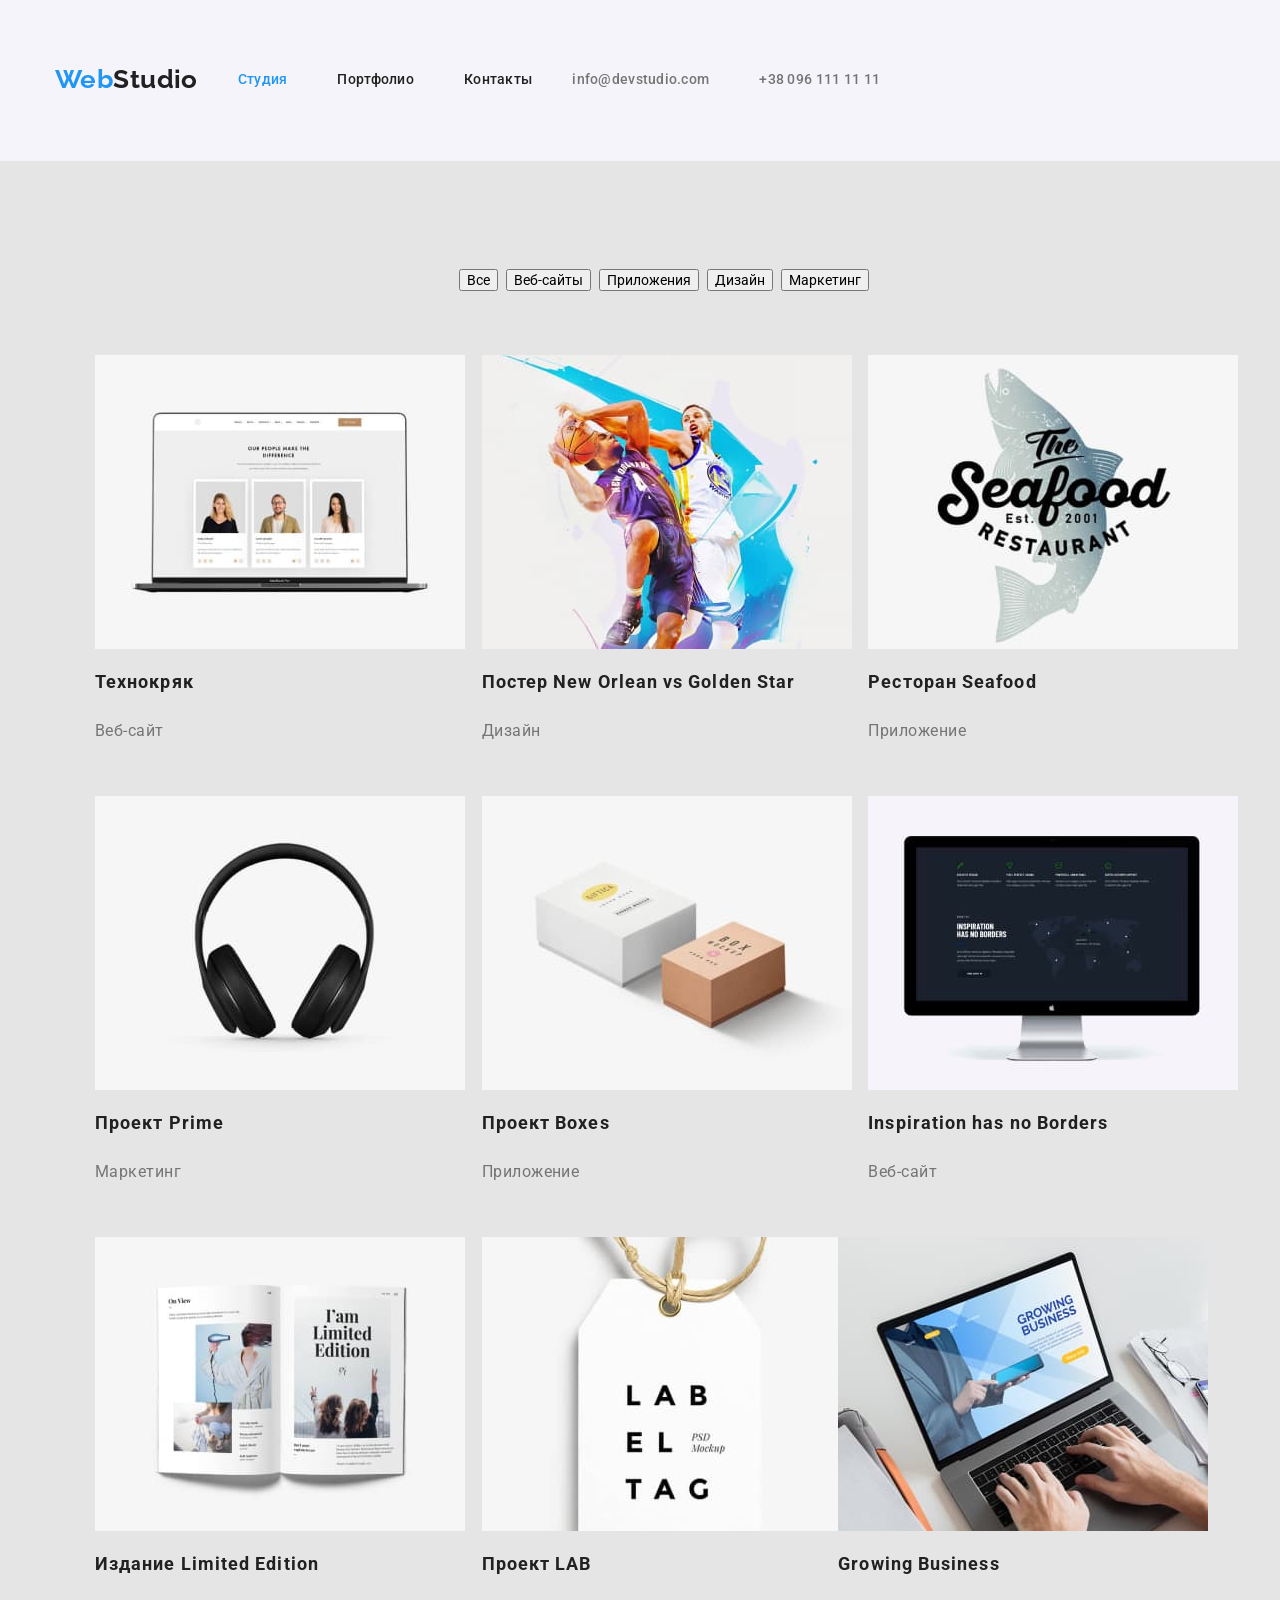
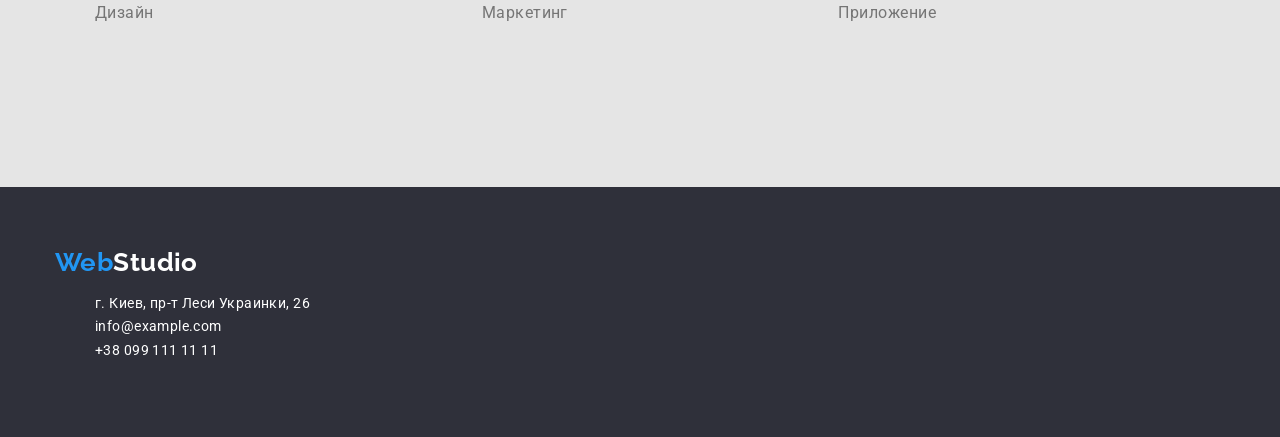
==== portfolio.html @ 21a74ce8 "html" ====
<!DOCTYPE html>
<html lang="ru">
  <head>
    <meta charset="UTF-8" />
    <meta http-equiv="X-UA-Compatible" content="IE=edge" />
    <meta name="viewport" content="width=device-width, initial-scale=1.0" />
    <link rel="preconnect" href="https://fonts.googleapis.com" />
    <link rel="preconnect" href="https://fonts.gstatic.com" crossorigin />
    <link
      href="https://fonts.googleapis.com/css2?family=Raleway:wght@700&family=Roboto:wght@400;500;700;900&display=swap"
      rel="stylesheet"
    />
    <link
      rel="stylesheet"
      href="https://cdnjs.cloudflare.com/ajax/libs/modern-normalize/1.1.0/modern-normalize.min.css"
      integrity="sha512-wpPYUAdjBVSE4KJnH1VR1HeZfpl1ub8YT/NKx4PuQ5NmX2tKuGu6U/JRp5y+Y8XG2tV+wKQpNHVUX03MfMFn9Q=="
      crossorigin="anonymous"
      referrerpolicy="no-referrer"
    />
    <title>Web Studio</title>
    <link
      rel="stylesheet"
      href="./css/styles.css
    "
    />
  </head>
  <body>
    <header class="header">
      <div class="conteiner main-nav">
        <nav class="header-navigation">
          <a href="./index.html" class="logo logo-header link"
            >Web<span class="studio">Studio </span></a
          >
          <ul class="header-list list">
            <li class="header-item">
              <a href="./index.html" class="header-link link current">Студия</a>
            </li>
            <li class="header-item">
              <a href="./portfolio.html" class="header-link link">Портфолио</a>
            </li>
            <li class="header-item">
              <a href="" class="header-link link">Контакты</a>
            </li>
          </ul>
        </nav>
        <ul class="header-contact list">
          <li class="header-contact-item">
            <a href="mailto:info@devstudio.com" class="header-contact-link link"
              >info@devstudio.com</a
            >
          </li>
          <li class="header-contact-item">
            <a href="tel:+380961111111" class="header-contact-link link"
              >+38 096 111 11 11</a
            >
          </li>
        </ul>
      </div>
    </header>

    <main>
      <!-- Портфоліо -->
      <section class="portfolio">
        <div class="conteiner flex">
          <h1 class="visually-hidden">Портфоліо</h1>
          <ul class="portfollio-list list">
            <li class="portfolio-item">
              <button class="btn" type="button">Все</button>
            </li>
            <li class="portfolio-item">
              <button class="btn" type="button">Веб-сайты</button>
            </li>
            <li class="portfolio-item">
              <button class="btn" type="button">Приложения</button>
            </li>
            <li class="portfolio-item">
              <button class="btn" type="button">Дизайн</button>
            </li>
            <li class="portfolio-item">
              <button class="btn" type="button">Маркетинг</button>
            </li>
          </ul>
          <ul class="portfolio-picture list">
            <li class="portfolio-picture-item">
              <a class="portfolio-link link" href="">
                <img
                  class="portfolio-picture"
                  src="./portfolio/img1.jpg"
                  alt=""
                />
                <h2 class="portfolio-title">Технокряк</h2>
                <p class="portfolio-text">Веб-сайт</p></a
              >
            </li>

            <li class="portfolio-picture-item">
              <a class="portfolio-link link" href="">
                <img
                  class="portfolio-picture"
                  src="./portfolio/img2.jpg"
                  alt=""
                />
                <h2 class="portfolio-title">
                  Постер New Orlean vs Golden Star
                </h2>
                <p class="portfolio-text">Дизайн</p></a
              >
            </li>

            <li class="portfolio-picture-item">
              <a class="portfolio-link link" href="">
                <img
                  class="portfolio-picture"
                  src="./portfolio/img3.jpg"
                  alt=""
                />
                <h2 class="portfolio-title">Ресторан Seafood</h2>
                <p class="portfolio-text">Приложение</p>
              </a>
            </li>

            <li class="portfolio-picture-item">
              <a class="portfolio-link link" href="">
                <img
                  class="portfolio-picture"
                  src="./portfolio/img4.jpg"
                  alt=""
                />
                <h2 class="portfolio-title">Проект Prime</h2>
                <p class="portfolio-text">Маркетинг</p>
              </a>
            </li>
            <li class="portfolio-picture-item">
              <a class="portfolio-link link" href="">
                <img
                  class="portfolio-picture"
                  src="./portfolio/img5.jpg"
                  alt=""
                />
                <h2 class="portfolio-title">Проект Boxes</h2>
                <p class="portfolio-text">Приложение</p></a
              >
            </li>

            <li class="portfolio-picture-item">
              <a class="portfolio-link link" href="">
                <img
                  class="portfolio-picture"
                  src="./portfolio/img6.jpg"
                  alt=""
                />
                <h2 class="portfolio-title">Inspiration has no Borders</h2>
                <p class="portfolio-text">Веб-сайт</p></a
              >
            </li>

            <li></li>

            <li class="portfolio-picture-item">
              <a class="portfolio-link link" href="">
                <img
                  class="portfolio-picture"
                  src="./portfolio/img7.jpg"
                  alt=""
                />
                <h2 class="portfolio-title">Издание Limited Edition</h2>
                <p class="portfolio-text">Дизайн</p></a
              >
            </li>

            <li class="portfolio-picture-item">
              <a class="portfolio-link link" href="">
                <img
                  class="portfolio-picture"
                  src="./portfolio/img8.jpg"
                  alt=""
                />
                <h2 class="portfolio-title">Проект LAB</h2>
                <p class="portfolio-text">Маркетинг</p></a
              >
            </li>

            <li class="portfolio-picture-item">
              <a class="portfolio-link link" href="">
                <img
                  class="portfolio-picture"
                  src="./portfolio/img9.jpg"
                  alt=""
                />
                <h2 class="portfolio-title">Growing Business</h2>
                <p class="portfolio-text">Приложение</p></a
              >
            </li>
          </ul>
        </div>
      </section>
    </main>

    <footer class="footer">
      <div class="conteiner flex">
        <a href="" class="logo link"
          >Web<span class="studio-footer">Studio </span>
        </a>
        <address class="footer-address">
          <ul class="footer-address list">
            <li class="footer-address-item link">
              <a
                class="footer-link link"
                href="https://goo.gl/maps/RfcwsnExLFUihrQw7"
                target="_blank"
                rel=" noopener noindex nofollow"
                >г. Киев, пр-т Леси Украинки, 26</a
              >
            </li>
            <li class="footer-address-item">
              <a class="footer-link link" href="mailto:info@example.com"
                >info@example.com</a
              >
            </li>
            <li class="footer-address-item">
              <a class="footer-link link" href="tel:+380991111111"
                >+38 099 111 11 11</a
              >
            </li>
          </ul>
        </address>
      </div>
    </footer>
  </body>
</html>
---- css/styles.css ----
/* колір основного тексту #212121 */
/* колір другорядного тексту #757575 */
/* колір mail tel footer rgba(255, 255, 255, 0.6); */
/* заголовок hero та adress footer  #FFFFFF */
/* фон hero та footer #2F303A */
/* основний фон #E5E5E5 */
/* фон наша команда #F5F4FA */
/* акцент #2196F3 */

:root {
  --accent-color: #2196f3;
  --title-text-color: #212121;
  --primary-text-color: #757575;
  --text-footer-contact: rgba(255, 255, 255, 0.6);
  --background-hero-address: #2f303a;
  --backgraund-main: #e5e5e5;
  --backgraund-team: #f5f4fa;
  --white-text-color: #ffffff;
  --typical-margin: 30px;
  --typical-padding: 94px;
}
body {
  font-family: "Roboto", Ubuntu, sans-serif;
  font-size: 14px;
  letter-spacing: 0.03em;
  color: var(--title-text-color);
  background-color: var(--backgraund-team);
}
img {
  display: block;
}
button {
  cursor: pointer;
}

.list {
  list-style: none;
}

.link {
  text-decoration: none;
  font-style: normal;
}
.conteiner {
  width: 1200px;
  padding-left: 15px;
  padding-right: 15px;
  margin: 0 auto;
}

.logo {
  font-family: "Raleway";
  font-weight: 700;
  font-size: 26px;
  line-height: 1.19;
  color: var(--accent-color);
}

.studio {
  color: var(--title-text-color);
}

.visually-hidden {
  position: absolute;
  white-space: nowrap;
  width: 1px;
  height: 1px;
  overflow: hidden;
  border: 0;
  padding: 0;
  clip: rect(0 0 0 0);
  clip-path: inset(50%);
  margin: -1px;
}
/* Header */
.header {
  padding-top: 24px;
  padding-bottom: 25px;
  display: flex;
  justify-content: center;
}
.header-list {
  display: flex;
  justify-content: end;
}
.header-list .header-item + .header-item {
  margin-left: 50px;
}

.header-list .header-link {
  padding-top: 32px;
  padding-bottom: 32px; 
  display: block;
}
.header-link {
  font-weight: 500;
  line-height: 1.3;
  letter-spacing: 0.02em;
  color: var(--title-text-color);
}
.header-item .link.current {
  color: var(--accent-color);
}
.header-link {
  font-weight: 500;
  line-height: 1.14;
  letter-spacing: 0.02em;
}
.header-link:hover {
  color: var(--accent-color);
}
.header-link:focus {
  color: var(--accent-color);
  background-color: var(--backgraund-team);
}
.header-contact .header-contact-link {
   padding-top: 32px;
  padding-bottom: 32px; 
  display: block;
}
.header-contact-link:hover {
  color: var(--accent-color);
  background-color: var(--backgraund-team);
}
.header-contact {
  display: flex;
  justify-content: end;
  
}
.header-contact .header-contact-item + .header-contact-item {
  margin-left: 50px;
}
.header-contact-link {
  font-weight: 500;
  line-height: 1.4;
  letter-spacing: 0.02em;
  color: var(--primary-text-color);
 
}

.header-contact-link:focus {
  color: var(--accent-color);
  background-color: var(--backgraund-team);
}
/* Main nav */
  .main-nav {
    display: flex;
    align-items: center;
    
  
  }

  .header-navigation {
  display: flex;
  align-items: center;
  justify-content: start;

}
/* Hero  */
.hero {
  align-items: center;
  text-align: center;
  background-color: var(--background-hero-address);
  padding-top: 200px;
  padding-bottom: 200px;
}
.hero-title {
  font-weight: 900;
  font-size: 44px;
  line-height: 1.4;
  text-align: center;
  letter-spacing: 0.06em;
  text-transform: uppercase;
  color: var(--white-text-color);
  margin-bottom: var(--typical-margin);
}
.hero-btn {
  background-color: var(--accent-color);
  font-family: inherit;
  font-weight: 700;
  font-size: 16px;
  line-height: 1.9;
  align-items: center;
  text-align: center;
  letter-spacing: 0.06em;
  cursor: pointer;
  color: var(--white-text-color);
}
.feature {
  padding-top: var(--typical-padding);
  padding-bottom: var(--typical-padding);
}

.feature-top-title {
  font-weight: 700;
  font-size: 14px;
  line-height: 1.14;
  text-transform: uppercase;
  color: var(--title-text-color);
  margin-bottom: 10px;
}

.feature-text {
  line-height: 1.7;
  color: var(--primary-text-color);
  max-width: 270px;
}
.about {
  background-color: var(--backgraund-team);
  padding-bottom: var(--typical-padding);
}
.about-title {
  font-weight: 700;
  font-size: 36px;
  line-height: 1.67;
  text-align: center;
  color: var(--title-text-color);
  margin-bottom: 50px;
}

.team {
  background-color: var(--backgraund-team);
  padding-top: var(--typical-padding);
  padding-bottom: var(--typical-padding);
}
.team-title {
  font-weight: 700;
  font-size: 36px;
  line-height: 1.17;
  text-align: center;
  margin-bottom: 50px;

  color: var(--title-text-color);
}
.team-top-title {
  margin-top: var(--typical-margin);
  margin-bottom: 10px;
}
.team-item {
  width: 270px;
  height: 368px;
  border: 1px solid #ffffff;
}
.team.text {
  font-size: 16px;
  line-height: 1.19;
  margin-bottom: var(--typical-margin);
  text-align: center;

  color: var(--primary-text-color);
}
.footer {
  background-color: var(--background-hero-address);
  padding-top: 60px;
  padding-bottom: 60px;
}

.studio-footer {
  color: var(--white-text-color);
}
.footer-link {
  font-family: "Roboto";
  font-style: normal;
  font-weight: 400;
  font-size: 14px;
  line-height: 1.7;
  margin-top: 20px;
  letter-spacing: 0.03em;
  color: var(--white-text-color);
  margin-top: 9px;
}

.footer-link:hover {vvvvf
  color: var(--accent-color);
}
.footer-link:focus {
  color: var(--accent-color);
}

.footer-address-item {
  line-height: 1.7;

  color: var(--text-footer-contact);
}
/* Портфоліо */
.portfolio {
  background-color: var(--backgraund-main);
  padding-top: var(--typical-padding);
  padding-bottom: var(--typical-padding);
}
.button {
  font-family: "Roboto";
  font-weight: 500;
  font-size: 16px;
  line-height: 1.62;
  text-align: center;
}
.btn:hover {
  background-color: var(--accent-color);
  color: var(--white-text-color);
}

.btn:focus {
  background-color: var(--accent-color);
  color: var(--white-text-color);
}
.btn {
  margin-bottom: 50px;
}
.portfollio-list{
  display: flex;
  justify-content: center;
} 
.portfollio-list .portfolio-item {
  margin-left: 8px;
}
.portfolio-title {
  font-weight: 700;
  font-size: 18px;
  line-height: 2;
  margin-bottom: 4px;
  letter-spacing: 0.06em;
  color: var(--title-text-color);
}
.portfolio-text {
  font-size: 16px;
  line-height: 1.9;
  letter-spacing: 0.03em;
  margin-bottom: 20px;
  color: var(--primary-text-color);
}
.portfolio-picture {
  display: flex;
  flex-wrap: wrap;
  /* justify-content: space-between; */
}
/* calc((100% - кол-ищ margin в строке * на значение margin ) / на кол-во элементов в строке) */
.portfolio-picture-item {
  /* width: 380px;
  border: 1px solid #ffffff; */
  width: calc((100% - 60px) / 3);
  margin-bottom: 30px;
}
.portfolio-picture-item:not(:nth-child(3n)){
  margin-right: 30px;
}
.portfolio-picture-item:nth-last-child(-3){
  margin-bottom: 0px;
}

 .conteiner .flex {
  dis play: flex;
  flex-wrap: wrap;
  }
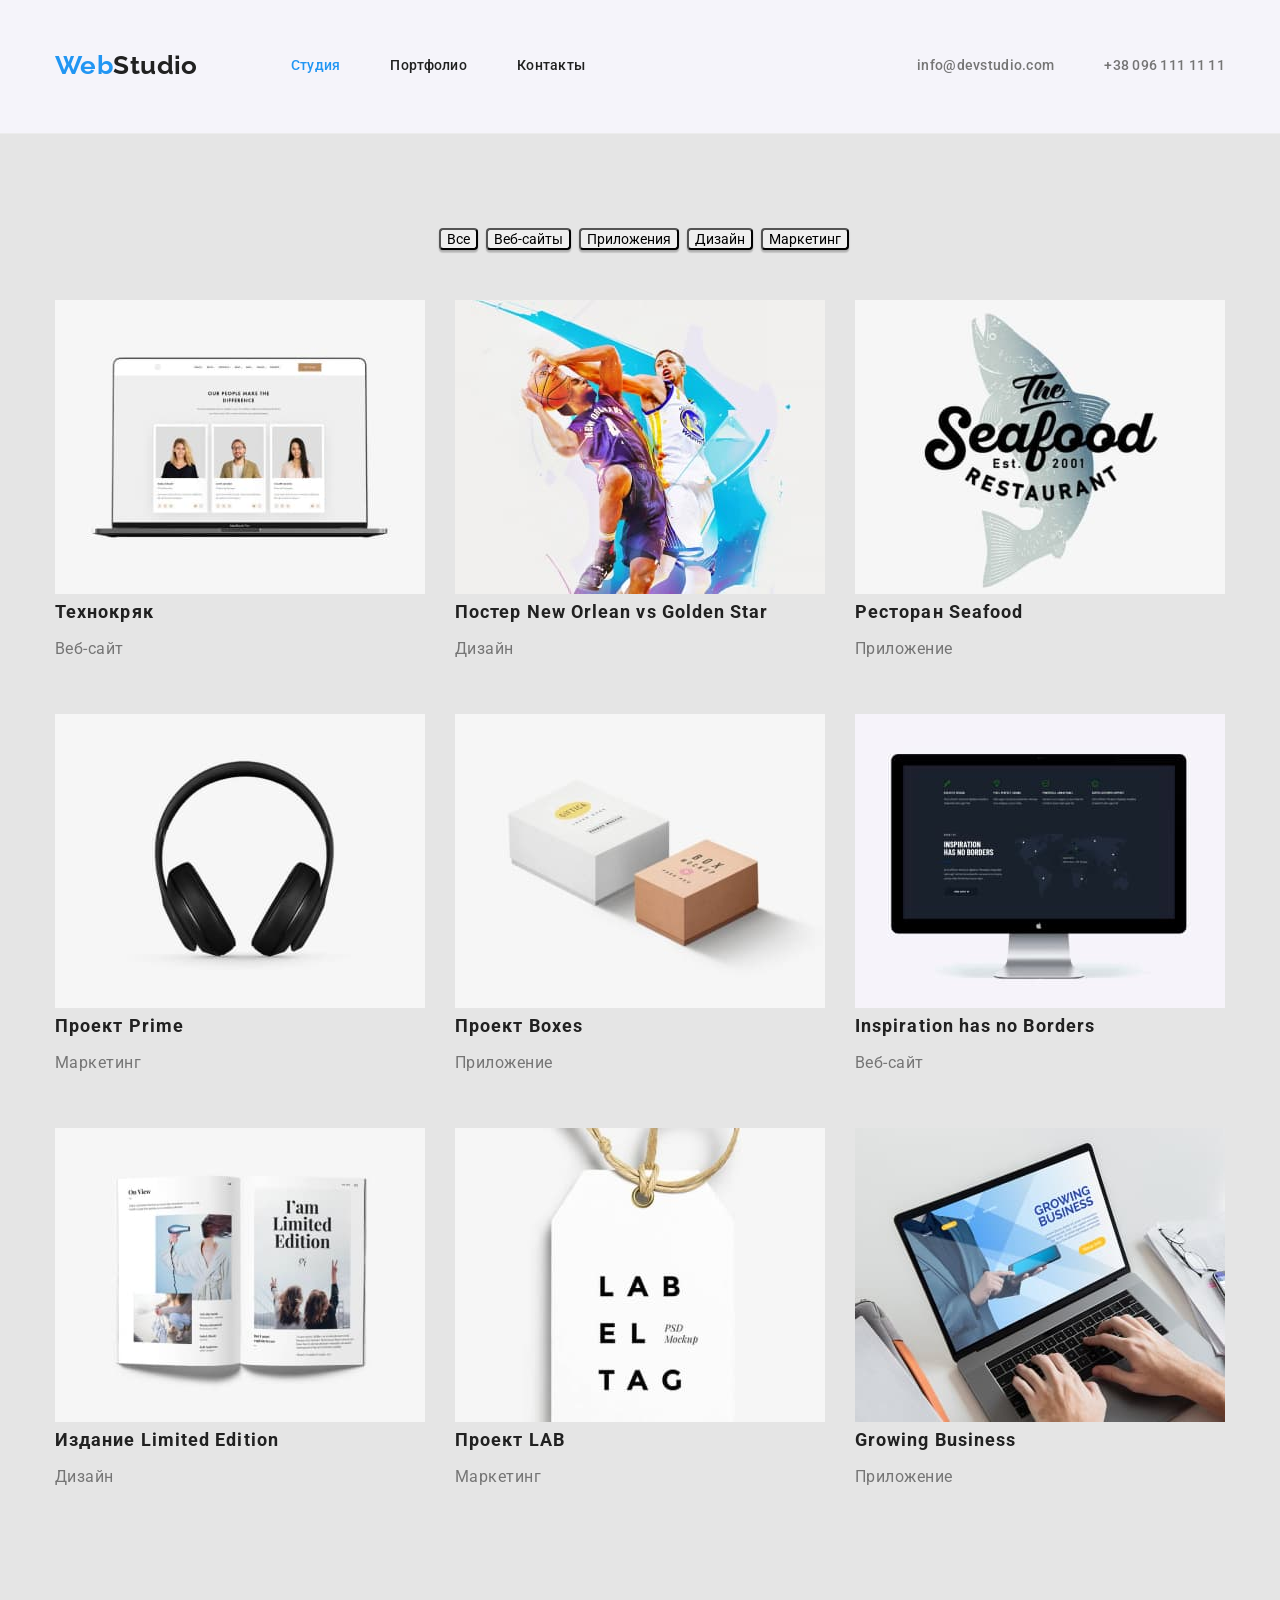
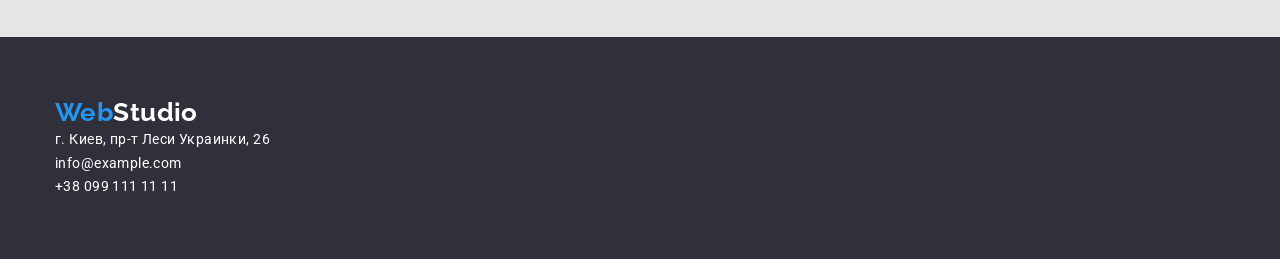
==== commit c8cdc1b4: "html" ====
--- a/portfolio.html
+++ b/portfolio.html
@@ -88,9 +88,11 @@
                   src="./portfolio/img1.jpg"
                   alt=""
                 />
-                <h2 class="portfolio-title">Технокряк</h2>
-                <p class="portfolio-text">Веб-сайт</p></a
-              >
+                <div class="portfolio-conect">
+                  <h2 class="portfolio-title">Технокряк</h2>
+                  <p class="portfolio-text">Веб-сайт</p>
+                </div>
+              </a>
             </li>
 
             <li class="portfolio-picture-item">
@@ -100,11 +102,13 @@
                   src="./portfolio/img2.jpg"
                   alt=""
                 />
-                <h2 class="portfolio-title">
-                  Постер New Orlean vs Golden Star
-                </h2>
-                <p class="portfolio-text">Дизайн</p></a
-              >
+                <div class="portfolio-conect">
+                  <h2 class="portfolio-title">
+                    Постер New Orlean vs Golden Star
+                  </h2>
+                  <p class="portfolio-text">Дизайн</p>
+                </div>
+              </a>
             </li>
 
             <li class="portfolio-picture-item">
@@ -114,8 +118,10 @@
                   src="./portfolio/img3.jpg"
                   alt=""
                 />
-                <h2 class="portfolio-title">Ресторан Seafood</h2>
-                <p class="portfolio-text">Приложение</p>
+                <div class="portfolio-conect">
+                  <h2 class="portfolio-title">Ресторан Seafood</h2>
+                  <p class="portfolio-text">Приложение</p>
+                </div>
               </a>
             </li>
 
@@ -126,8 +132,10 @@
                   src="./portfolio/img4.jpg"
                   alt=""
                 />
-                <h2 class="portfolio-title">Проект Prime</h2>
-                <p class="portfolio-text">Маркетинг</p>
+                <div class="portfolio-conect">
+                  <h2 class="portfolio-title">Проект Prime</h2>
+                  <p class="portfolio-text">Маркетинг</p>
+                </div>
               </a>
             </li>
             <li class="portfolio-picture-item">
@@ -137,9 +145,11 @@
                   src="./portfolio/img5.jpg"
                   alt=""
                 />
-                <h2 class="portfolio-title">Проект Boxes</h2>
-                <p class="portfolio-text">Приложение</p></a
-              >
+                <div class="portfolio-conect">
+                  <h2 class="portfolio-title">Проект Boxes</h2>
+                  <p class="portfolio-text">Приложение</p>
+                </div>
+              </a>
             </li>
 
             <li class="portfolio-picture-item">
@@ -149,12 +159,12 @@
                   src="./portfolio/img6.jpg"
                   alt=""
                 />
-                <h2 class="portfolio-title">Inspiration has no Borders</h2>
-                <p class="portfolio-text">Веб-сайт</p></a
-              >
-            </li>
-
-            <li></li>
+                <div class="portfolio-conect">
+                  <h2 class="portfolio-title">Inspiration has no Borders</h2>
+                  <p class="portfolio-text">Веб-сайт</p>
+                </div>
+              </a>
+            </li>
 
             <li class="portfolio-picture-item">
               <a class="portfolio-link link" href="">
@@ -163,9 +173,11 @@
                   src="./portfolio/img7.jpg"
                   alt=""
                 />
-                <h2 class="portfolio-title">Издание Limited Edition</h2>
-                <p class="portfolio-text">Дизайн</p></a
-              >
+                <div class="portfolio-conect">
+                  <h2 class="portfolio-title">Издание Limited Edition</h2>
+                  <p class="portfolio-text">Дизайн</p>
+                </div>
+              </a>
             </li>
 
             <li class="portfolio-picture-item">
@@ -175,9 +187,11 @@
                   src="./portfolio/img8.jpg"
                   alt=""
                 />
-                <h2 class="portfolio-title">Проект LAB</h2>
-                <p class="portfolio-text">Маркетинг</p></a
-              >
+                <div class="portfolio-conect">
+                  <h2 class="portfolio-title">Проект LAB</h2>
+                  <p class="portfolio-text">Маркетинг</p>
+                </div>
+              </a>
             </li>
 
             <li class="portfolio-picture-item">
@@ -187,9 +201,11 @@
                   src="./portfolio/img9.jpg"
                   alt=""
                 />
-                <h2 class="portfolio-title">Growing Business</h2>
-                <p class="portfolio-text">Приложение</p></a
-              >
+                <div class="portfolio-conect">
+                  <h2 class="portfolio-title">Growing Business</h2>
+                  <p class="portfolio-text">Приложение</p>
+                </div>
+              </a>
             </li>
           </ul>
         </div>
--- a/css/styles.css
+++ b/css/styles.css
@@ -19,6 +19,16 @@
   --typical-margin: 30px;
   --typical-padding: 94px;
 }
+p,
+h1,
+h2,
+h3,
+h4,
+h5,
+h6 {
+  margin: 0;
+  padding: 0;
+}
 body {
   font-family: "Roboto", Ubuntu, sans-serif;
   font-size: 14px;
@@ -35,6 +45,8 @@
 
 .list {
   list-style: none;
+  padding: 0;
+  margin: 0;
 }
 
 .link {
@@ -74,17 +86,29 @@
 }
 /* Header */
 .header {
+  /* height: 80px; */
   padding-top: 24px;
   padding-bottom: 25px;
-  display: flex;
-  justify-content: center;
+  text-align: center;
+ border-bottom: 1px solid #ECECEC;
 }
 .header-list {
   display: flex;
-  justify-content: end;
+  list-style: none;
+  padding: 0;
+  margin: 0;
+
 }
 .header-list .header-item + .header-item {
   margin-left: 50px;
+}
+.header-contact .header-contact-item + .header-contact-item {
+  margin-left: 50px;
+}
+.logo-header {
+  margin-right: 93px;
+  padding-top: 24px;
+  padding-bottom: 25px;
 }
 
 .header-list .header-link {
@@ -124,12 +148,12 @@
 }
 .header-contact {
   display: flex;
-  justify-content: end;
+  margin-left: auto;
   
 }
-.header-contact .header-contact-item + .header-contact-item {
+/* .header-contact .header-contact-item + .header-contact-item {
   margin-left: 50px;
-}
+} */
 .header-contact-link {
   font-weight: 500;
   line-height: 1.4;
@@ -146,14 +170,11 @@
   .main-nav {
     display: flex;
     align-items: center;
-    
-  
   }
 
   .header-navigation {
   display: flex;
   align-items: center;
-  justify-content: start;
 
 }
 /* Hero  */
@@ -168,15 +189,21 @@
   font-weight: 900;
   font-size: 44px;
   line-height: 1.4;
-  text-align: center;
   letter-spacing: 0.06em;
   text-transform: uppercase;
   color: var(--white-text-color);
   margin-bottom: var(--typical-margin);
+  flex-wrap: wrap;
+  max-width: 696px;
+  text-align: center;
+margin: auto;
+  
 }
 .hero-btn {
+  min-width: 200px;
+  height: 50px;
   background-color: var(--accent-color);
-  font-family: inherit;
+  font-family: Roboto;
   font-weight: 700;
   font-size: 16px;
   line-height: 1.9;
@@ -185,7 +212,11 @@
   letter-spacing: 0.06em;
   cursor: pointer;
   color: var(--white-text-color);
-}
+  box-shadow: 0px 4px 4px rgba(0, 0, 0, 0.15);
+  border-radius: 4px;
+  margin-top: 30px;
+}
+/* Feature/ */
 .feature {
   padding-top: var(--typical-padding);
   padding-bottom: var(--typical-padding);
@@ -198,6 +229,9 @@
   text-transform: uppercase;
   color: var(--title-text-color);
   margin-bottom: 10px;
+}
+.feature-item + .feature-item {
+  margin-left: 30px;
 }
 
 .feature-text {
@@ -205,9 +239,19 @@
   color: var(--primary-text-color);
   max-width: 270px;
 }
+.feature .list{
+ display: flex;
+}
+/* About/ */
 .about {
   background-color: var(--backgraund-team);
   padding-bottom: var(--typical-padding);
+}
+.about-list {
+  display: flex;
+}
+.about-item  + .about-item {
+  margin-left: 30px;
 }
 .about-title {
   font-weight: 700;
@@ -217,11 +261,14 @@
   color: var(--title-text-color);
   margin-bottom: 50px;
 }
-
+/* Team/ */
 .team {
   background-color: var(--backgraund-team);
   padding-top: var(--typical-padding);
   padding-bottom: var(--typical-padding);
+}
+.team-list {
+  display: flex;
 }
 .team-title {
   font-weight: 700;
@@ -240,6 +287,9 @@
   width: 270px;
   height: 368px;
   border: 1px solid #ffffff;
+}
+.team-item + .team-item {
+  margin-left: 30px;
 }
 .team.text {
   font-size: 16px;
@@ -306,6 +356,8 @@
 }
 .btn {
   margin-bottom: 50px;
+  box-shadow: 0px 3px 1px rgba(0, 0, 0, 0.1), 0px 1px 2px rgba(0, 0, 0, 0.08), 0px 2px 2px rgba(0, 0, 0, 0.12);
+  border-radius: 4px;
 }
 .portfollio-list{
   display: flex;
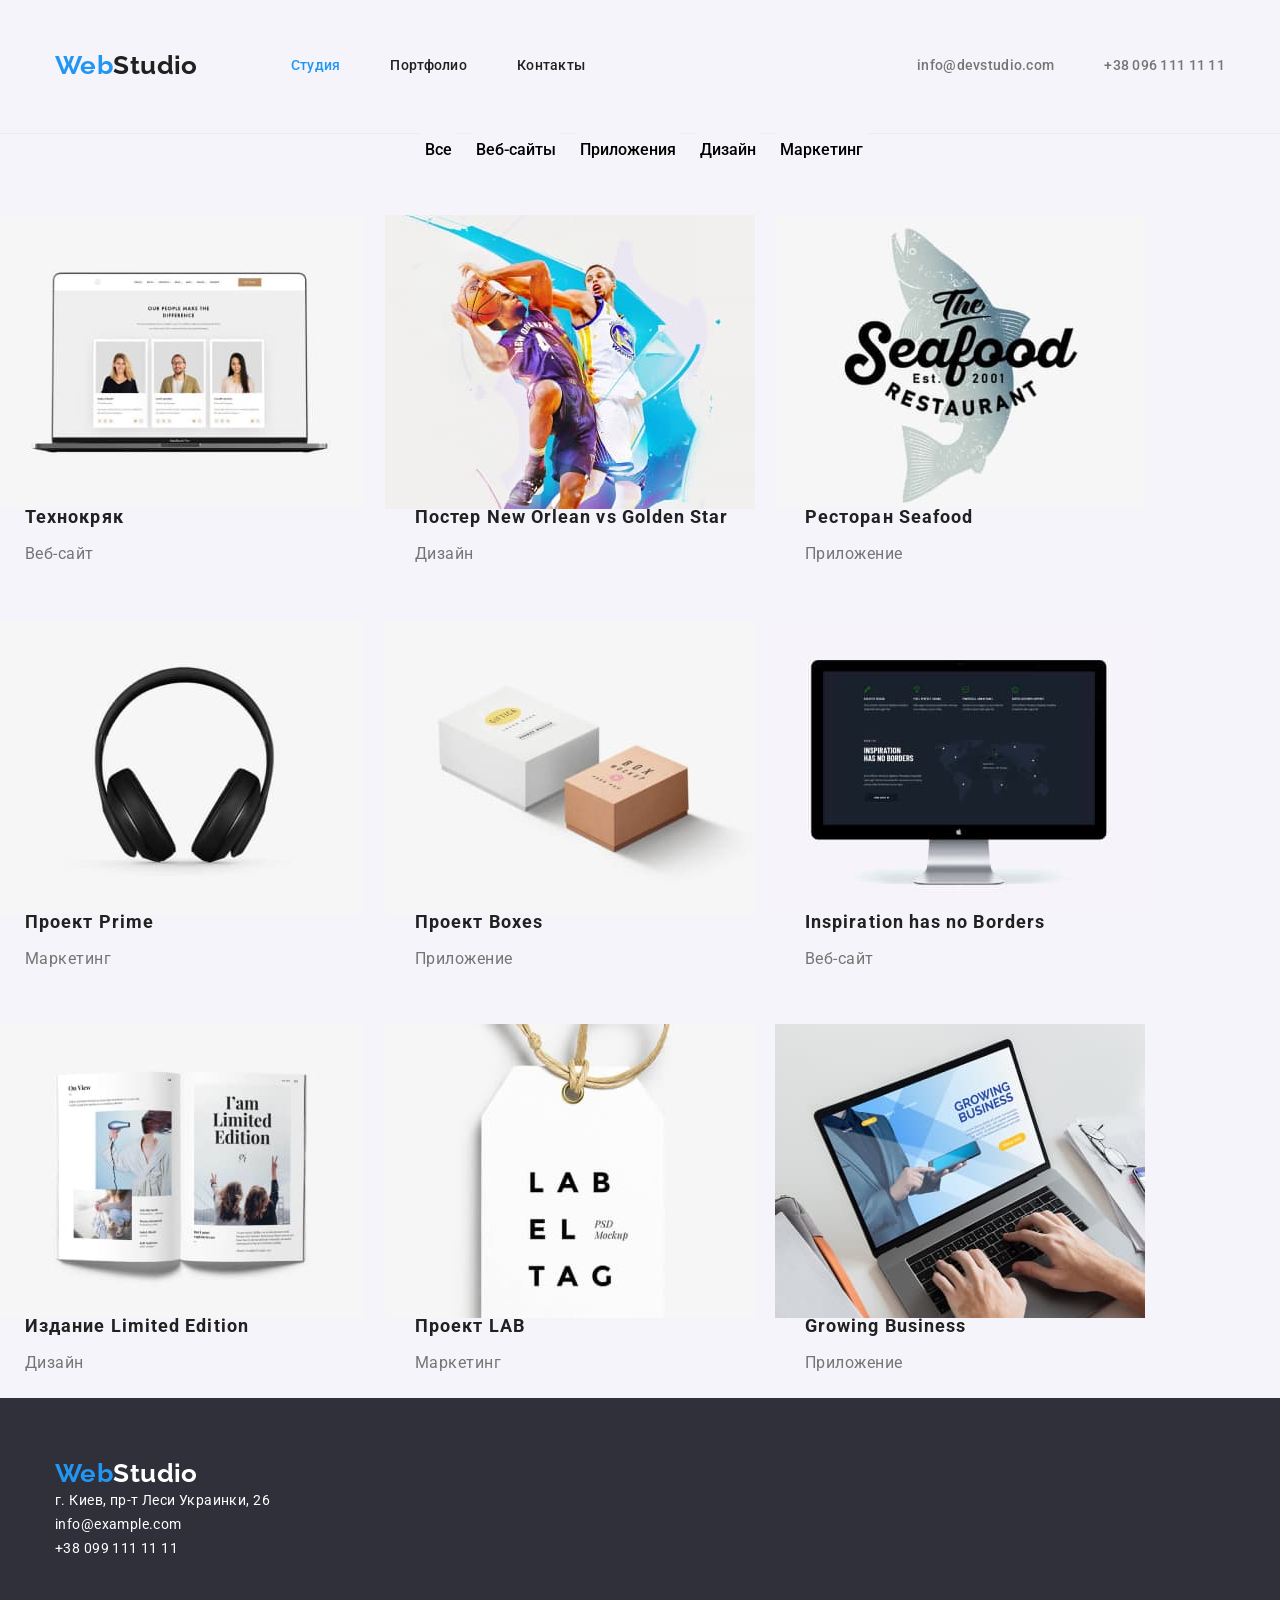
==== commit 43c0bfb3: "html" ====
--- a/portfolio.html
+++ b/portfolio.html
@@ -61,7 +61,7 @@
     <main>
       <!-- Портфоліо -->
       <section class="portfolio">
-        <div class="conteiner flex">
+        <div class="conteiner portfolio">
           <h1 class="visually-hidden">Портфоліо</h1>
           <ul class="portfollio-list list">
             <li class="portfolio-item">
--- a/css/styles.css
+++ b/css/styles.css
@@ -38,6 +38,9 @@
 }
 img {
   display: block;
+  max-width: 100%;
+  height: auto;
+
 }
 button {
   cursor: pointer;
@@ -241,14 +244,19 @@
 }
 .feature .list{
  display: flex;
+ padding: 0;
+ margin: 0;
 }
 /* About/ */
 .about {
   background-color: var(--backgraund-team);
-  padding-bottom: var(--typical-padding);
+  padding: 0;
+  margin: 0;
 }
 .about-list {
   display: flex;
+  padding: 0;
+  margin: 0;
 }
 .about-item  + .about-item {
   margin-left: 30px;
@@ -269,6 +277,8 @@
 }
 .team-list {
   display: flex;
+  padding: 0;
+  margin: 0;
 }
 .team-title {
   font-weight: 700;
@@ -280,31 +290,47 @@
   color: var(--title-text-color);
 }
 .team-top-title {
+ font-weight: 500;
+ font-size: 16px;
+ line-height: 1.9;
   margin-top: var(--typical-margin);
   margin-bottom: 10px;
 }
 .team-item {
   width: 270px;
   height: 368px;
-  border: 1px solid #ffffff;
+  /* border: 1px solid #ffffff; */
+  box-shadow: 0px 1px 3px rgba(0, 0, 0, 0.12), 0px 1px 1px rgba(0, 0, 0, 0.14), 0px 2px 1px rgba(0, 0, 0, 0.2);
+border-radius: 0px 0px 4px 4px;
+text-align: center;
 }
 .team-item + .team-item {
   margin-left: 30px;
 }
-.team.text {
+.team-text {
   font-size: 16px;
   line-height: 1.19;
-  margin-bottom: var(--typical-margin);
-  text-align: center;
-
-  color: var(--primary-text-color);
-}
+  margin-bottom: 30px;
+  text-align: center;
+  letter-spacing: 0.03em;
+   color: var(--primary-text-color);
+}
+/* Footer/ */
 .footer {
   background-color: var(--background-hero-address);
   padding-top: 60px;
   padding-bottom: 60px;
 }
-
+.footer-logo{
+  margin-bottom: 20px;
+}
+.address-link{
+  margin-bottom: 9px;
+}
+/* .footer-address-item {
+  margin-top: 9px;
+  margin-bottom: 20px;
+} */
 .studio-footer {
   color: var(--white-text-color);
 }
@@ -314,10 +340,11 @@
   font-weight: 400;
   font-size: 14px;
   line-height: 1.7;
-  margin-top: 20px;
+  /* margin-top: 20px; */
   letter-spacing: 0.03em;
   color: var(--white-text-color);
-  margin-top: 9px;
+  padding: 0;
+  margin: 0;
 }
 
 .footer-link:hover {vvvvf
@@ -327,14 +354,20 @@
   color: var(--accent-color);
 }
 
-.footer-address-item {
+.contact-link {
   line-height: 1.7;
-
-  color: var(--text-footer-contact);
+  letter-spacing: 0.03em;
+  color: rgba(255, 255, 255, 0.6);
+}
+.contact-link:not(:last-child) {
+  margin-bottom: 9px;
+} 
+/* .address-link + .address-link {
+  margin-bottom: 9px; */
 }
 /* Портфоліо */
 .portfolio {
-  background-color: var(--backgraund-main);
+  background-color:var(--backgraund-team);
   padding-top: var(--typical-padding);
   padding-bottom: var(--typical-padding);
 }
@@ -355,9 +388,16 @@
   color: var(--white-text-color);
 }
 .btn {
+  font-family: 'Roboto';
+  font-weight: 500;
+  font-size: 16px;
+  line-height: 1.6;
   margin-bottom: 50px;
-  box-shadow: 0px 3px 1px rgba(0, 0, 0, 0.1), 0px 1px 2px rgba(0, 0, 0, 0.08), 0px 2px 2px rgba(0, 0, 0, 0.12);
-  border-radius: 4px;
+  background: #F5F4FA;
+  cursor: pointer;
+  border-radius: 4px ;
+  outline: 1px solid  #F5F4FA;
+  border-color: transparent;
 }
 .portfollio-list{
   display: flex;
@@ -378,26 +418,47 @@
   font-size: 16px;
   line-height: 1.9;
   letter-spacing: 0.03em;
-  margin-bottom: 20px;
+  /* margin-bottom: 20px; */
   color: var(--primary-text-color);
 }
 .portfolio-picture {
   display: flex;
   flex-wrap: wrap;
+  margin-bottom: -30px;
+  margin-right: -30px;
+  margin-left: -30px;
   /* justify-content: space-between; */
 }
 /* calc((100% - кол-ищ margin в строке * на значение margin ) / на кол-во элементов в строке) */
 .portfolio-picture-item {
   /* width: 380px;
   border: 1px solid #ffffff; */
-  width: calc((100% - 60px) / 3);
+  flex-basis: calc((100% - 60px) / 3);
   margin-bottom: 30px;
-}
-.portfolio-picture-item:not(:nth-child(3n)){
+  /* margin-right: 30px;
+  margin-left: 30px; */ */
+  border: 1px solid #EEEEEE;
+  box-sizing: border-box;
+}
+.portfolio-picture-item:(1n){
+margin-left: 0;
+}
+.portfolio-picture-item:(3n) {
+  margin-right: 0;
+}
+.portfolio-conect {
+  padding-top: 20px;
+  padding-bottom: 20px;
+}
+
+.portfolio-picture-item::not(:nth-child(3n)){
   margin-right: 30px;
 }
 .portfolio-picture-item:nth-last-child(-3){
   margin-bottom: 0px;
+}
+.portfolio-picture-item::not(:nth-child(3n)){
+  margin-left: 30px;
 }
 
  .conteiner .flex {
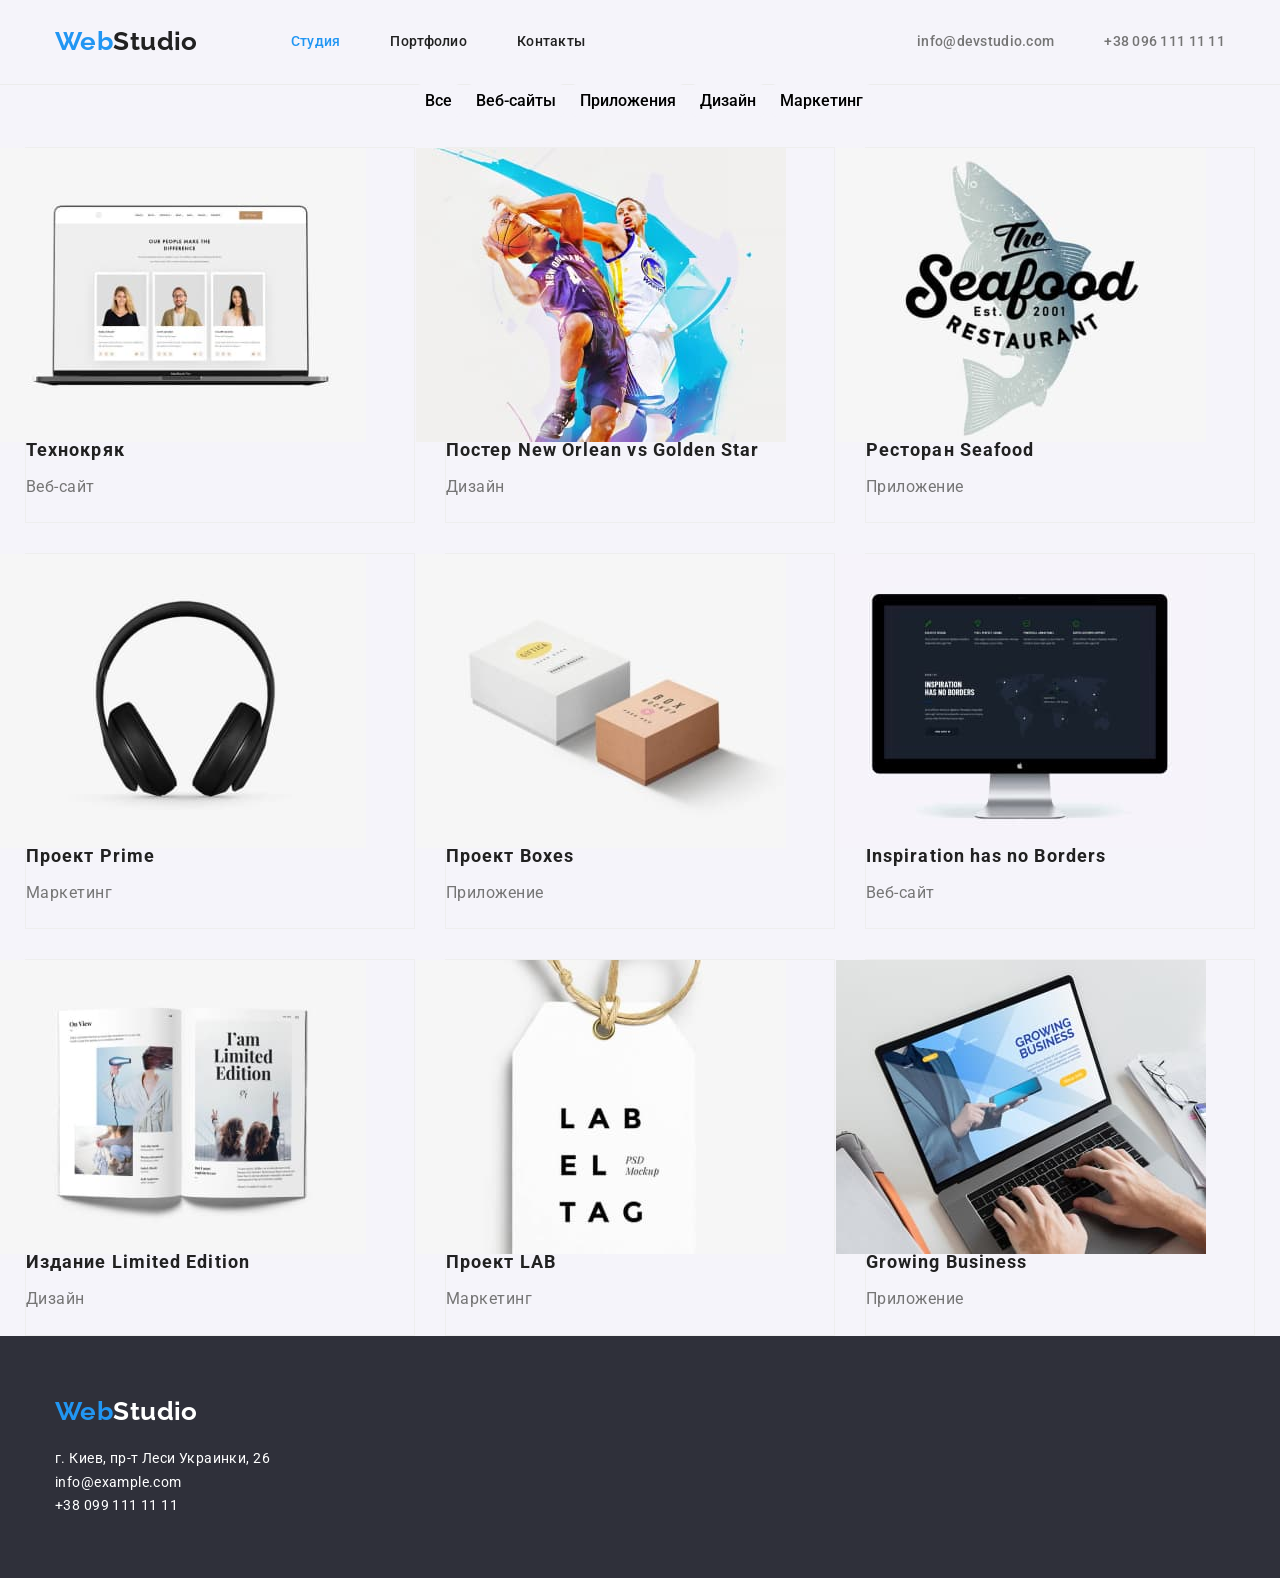
==== commit 1bb8629b: "html" ====
--- a/portfolio.html
+++ b/portfolio.html
@@ -61,7 +61,7 @@
     <main>
       <!-- Портфоліо -->
       <section class="portfolio">
-        <div class="conteiner portfolio">
+        <div class="conteiner">
           <h1 class="visually-hidden">Портфоліо</h1>
           <ul class="portfollio-list list">
             <li class="portfolio-item">
--- a/css/styles.css
+++ b/css/styles.css
@@ -89,10 +89,6 @@
 }
 /* Header */
 .header {
-  /* height: 80px; */
-  padding-top: 24px;
-  padding-bottom: 25px;
-  text-align: center;
  border-bottom: 1px solid #ECECEC;
 }
 .header-list {
@@ -218,6 +214,7 @@
   box-shadow: 0px 4px 4px rgba(0, 0, 0, 0.15);
   border-radius: 4px;
   margin-top: 30px;
+  border: none;
 }
 /* Feature/ */
 .feature {
@@ -292,17 +289,17 @@
 .team-top-title {
  font-weight: 500;
  font-size: 16px;
- line-height: 1.9;
+ line-height: 1.19;
   margin-top: var(--typical-margin);
   margin-bottom: 10px;
 }
 .team-item {
   width: 270px;
-  height: 368px;
   /* border: 1px solid #ffffff; */
   box-shadow: 0px 1px 3px rgba(0, 0, 0, 0.12), 0px 1px 1px rgba(0, 0, 0, 0.14), 0px 2px 1px rgba(0, 0, 0, 0.2);
 border-radius: 0px 0px 4px 4px;
 text-align: center;
+background-color: #ffffff;
 }
 .team-item + .team-item {
   margin-left: 30px;
@@ -321,16 +318,23 @@
   padding-top: 60px;
   padding-bottom: 60px;
 }
-.footer-logo{
-  margin-bottom: 20px;
+.footer-address:nth-child(1n) {
+  margin-top: 20px;
+  .
+.footer-address:not(:last-child) {
+  margin-bottom: 9px;
+}
+/* .footer-logo {
+  margin-bottom: 20px; */
 }
 .address-link{
-  margin-bottom: 9px;
-}
-/* .footer-address-item {
-  margin-top: 9px;
-  margin-bottom: 20px;
-} */
+  /* margin-bottom: 9px; */
+  margin-top: 20px;
+}
+.footer-address-item {
+  /* margin-top: 20px; */
+
+} 
 .studio-footer {
   color: var(--white-text-color);
 }
@@ -353,7 +357,7 @@
 .footer-link:focus {
   color: var(--accent-color);
 }
-
+.footer-address
 .contact-link {
   line-height: 1.7;
   letter-spacing: 0.03em;
@@ -368,9 +372,9 @@
 /* Портфоліо */
 .portfolio {
   background-color:var(--backgraund-team);
-  padding-top: var(--typical-padding);
-  padding-bottom: var(--typical-padding);
-}
+  padding-top: 94px;
+  padding-bottom: 94px;}
+  
 .button {
   font-family: "Roboto";
   font-weight: 500;
@@ -387,21 +391,26 @@
   background-color: var(--accent-color);
   color: var(--white-text-color);
 }
+
 .btn {
-  font-family: 'Roboto';
+  font-family: "Roboto";
   font-weight: 500;
   font-size: 16px;
-  line-height: 1.6;
-  margin-bottom: 50px;
-  background: #F5F4FA;
+  line-height: 1.63;
+  /* margin-bottom: 50px; */
+  background: #F5F4FA; 
   cursor: pointer;
   border-radius: 4px ;
   outline: 1px solid  #F5F4FA;
   border-color: transparent;
 }
+.portfollio-list:nth-child(1n,2n,3n){
+  margin-top: 50px;
+}
 .portfollio-list{
   display: flex;
   justify-content: center;
+  margin-bottom: var(--typical-margin);
 } 
 .portfollio-list .portfolio-item {
   margin-left: 8px;
@@ -425,8 +434,9 @@
   display: flex;
   flex-wrap: wrap;
   margin-bottom: -30px;
+  margin-left: -30px;
   margin-right: -30px;
-  margin-left: -30px;
+
   /* justify-content: space-between; */
 }
 /* calc((100% - кол-ищ margin в строке * на значение margin ) / на кол-во элементов в строке) */
@@ -434,18 +444,18 @@
   /* width: 380px;
   border: 1px solid #ffffff; */
   flex-basis: calc((100% - 60px) / 3);
+  margin-right: 30px; 
+  margin-left: 30px;
   margin-bottom: 30px;
-  /* margin-right: 30px;
-  margin-left: 30px; */ */
   border: 1px solid #EEEEEE;
   box-sizing: border-box;
 }
-.portfolio-picture-item:(1n){
+.portfolio-picture-item:nth-child(1n){
 margin-left: 0;
 }
-.portfolio-picture-item:(3n) {
+.portfolio-picture-item:nth-child(3n) {
   margin-right: 0;
-}
+} 
 .portfolio-conect {
   padding-top: 20px;
   padding-bottom: 20px;
@@ -454,14 +464,9 @@
 .portfolio-picture-item::not(:nth-child(3n)){
   margin-right: 30px;
 }
-.portfolio-picture-item:nth-last-child(-3){
-  margin-bottom: 0px;
+.portfolio-picture-item:nth-last-child(7n, 8n, 9n){
+  margin-bottom: 0;
 }
 .portfolio-picture-item::not(:nth-child(3n)){
   margin-left: 30px;
 }
-
- .conteiner .flex {
-  dis play: flex;
-  flex-wrap: wrap;
-  }
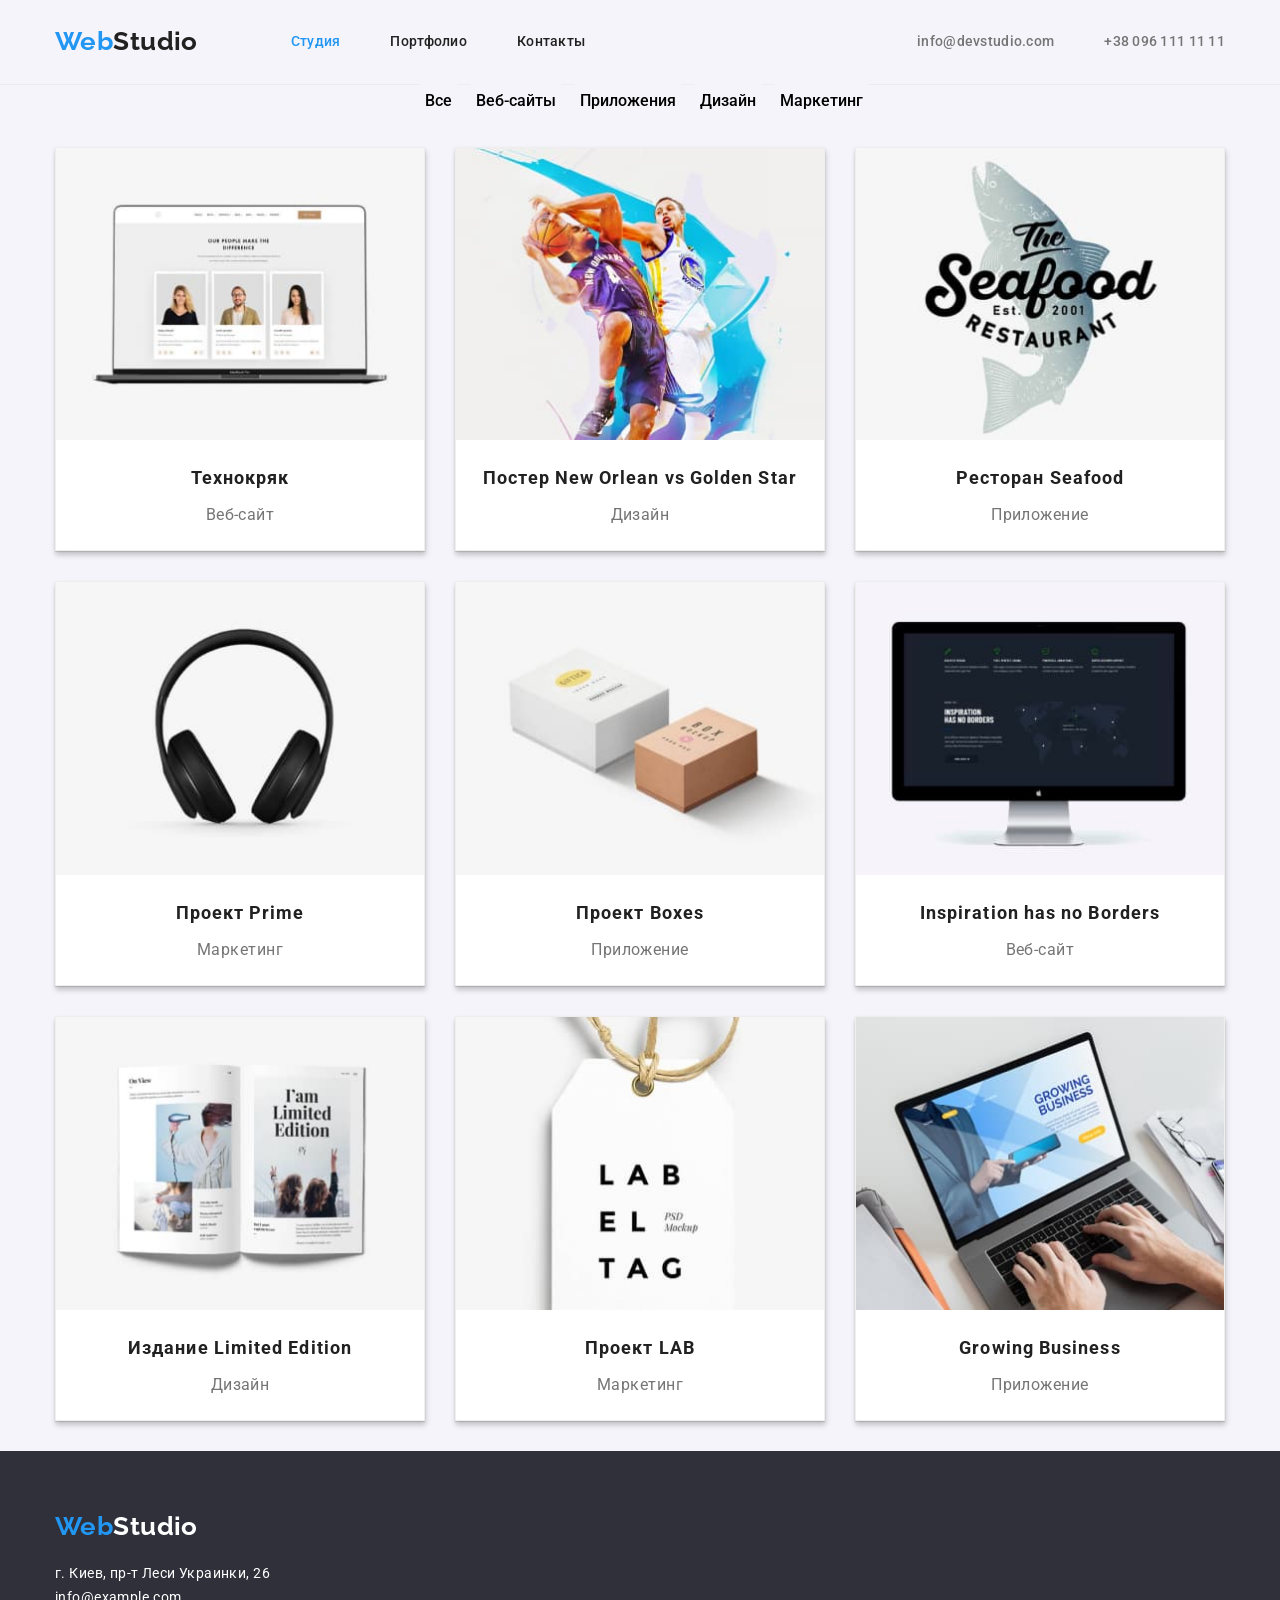
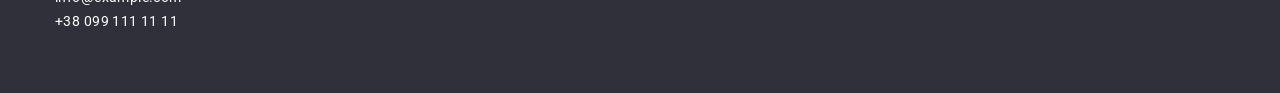
==== commit 431fd5d3: "html" ====
--- a/portfolio.html
+++ b/portfolio.html
@@ -60,7 +60,7 @@
 
     <main>
       <!-- Портфоліо -->
-      <section class="portfolio">
+      <section class="section">
         <div class="conteiner">
           <h1 class="visually-hidden">Портфоліо</h1>
           <ul class="portfollio-list list">
@@ -173,7 +173,7 @@
                   src="./portfolio/img7.jpg"
                   alt=""
                 />
-                <div class="portfolio-conect">
+                <div class="portfolio-conect box">
                   <h2 class="portfolio-title">Издание Limited Edition</h2>
                   <p class="portfolio-text">Дизайн</p>
                 </div>
@@ -187,7 +187,7 @@
                   src="./portfolio/img8.jpg"
                   alt=""
                 />
-                <div class="portfolio-conect">
+                <div class="portfolio-conect box">
                   <h2 class="portfolio-title">Проект LAB</h2>
                   <p class="portfolio-text">Маркетинг</p>
                 </div>
@@ -201,7 +201,7 @@
                   src="./portfolio/img9.jpg"
                   alt=""
                 />
-                <div class="portfolio-conect">
+                <div class="portfolio-conect box">
                   <h2 class="portfolio-title">Growing Business</h2>
                   <p class="portfolio-text">Приложение</p>
                 </div>
--- a/css/styles.css
+++ b/css/styles.css
@@ -297,9 +297,9 @@
   width: 270px;
   /* border: 1px solid #ffffff; */
   box-shadow: 0px 1px 3px rgba(0, 0, 0, 0.12), 0px 1px 1px rgba(0, 0, 0, 0.14), 0px 2px 1px rgba(0, 0, 0, 0.2);
-border-radius: 0px 0px 4px 4px;
-text-align: center;
-background-color: #ffffff;
+  border-radius: 0px 0px 4px 4px;
+  text-align: center;
+  background-color: #ffffff;
 }
 .team-item + .team-item {
   margin-left: 30px;
@@ -369,12 +369,15 @@
 /* .address-link + .address-link {
   margin-bottom: 9px; */
 }
+
 /* Портфоліо */
+
 .portfolio {
   background-color:var(--backgraund-team);
   padding-top: 94px;
-  padding-bottom: 94px;}
-  
+  padding-bottom: 94px;
+}
+
 .button {
   font-family: "Roboto";
   font-weight: 500;
@@ -433,9 +436,9 @@
 .portfolio-picture {
   display: flex;
   flex-wrap: wrap;
-  margin-bottom: -30px;
+  /* margin-bottom: -30px;
   margin-left: -30px;
-  margin-right: -30px;
+  margin-right: -30px;  */
 
   /* justify-content: space-between; */
 }
@@ -444,12 +447,16 @@
   /* width: 380px;
   border: 1px solid #ffffff; */
   flex-basis: calc((100% - 60px) / 3);
-  margin-right: 30px; 
+  margin-right: 30px;  *
   margin-left: 30px;
   margin-bottom: 30px;
+  text-align: center;
+  background: #FFFFFF;
   border: 1px solid #EEEEEE;
   box-sizing: border-box;
-}
+  box-shadow: 0px 1px 1px rgba(0, 0, 0, 0.12), 0px 4px 4px rgba(0, 0, 0, 0.06), 1px 4px 6px rgba(0, 0, 0, 0.16);
+}
+
 .portfolio-picture-item:nth-child(1n){
 margin-left: 0;
 }
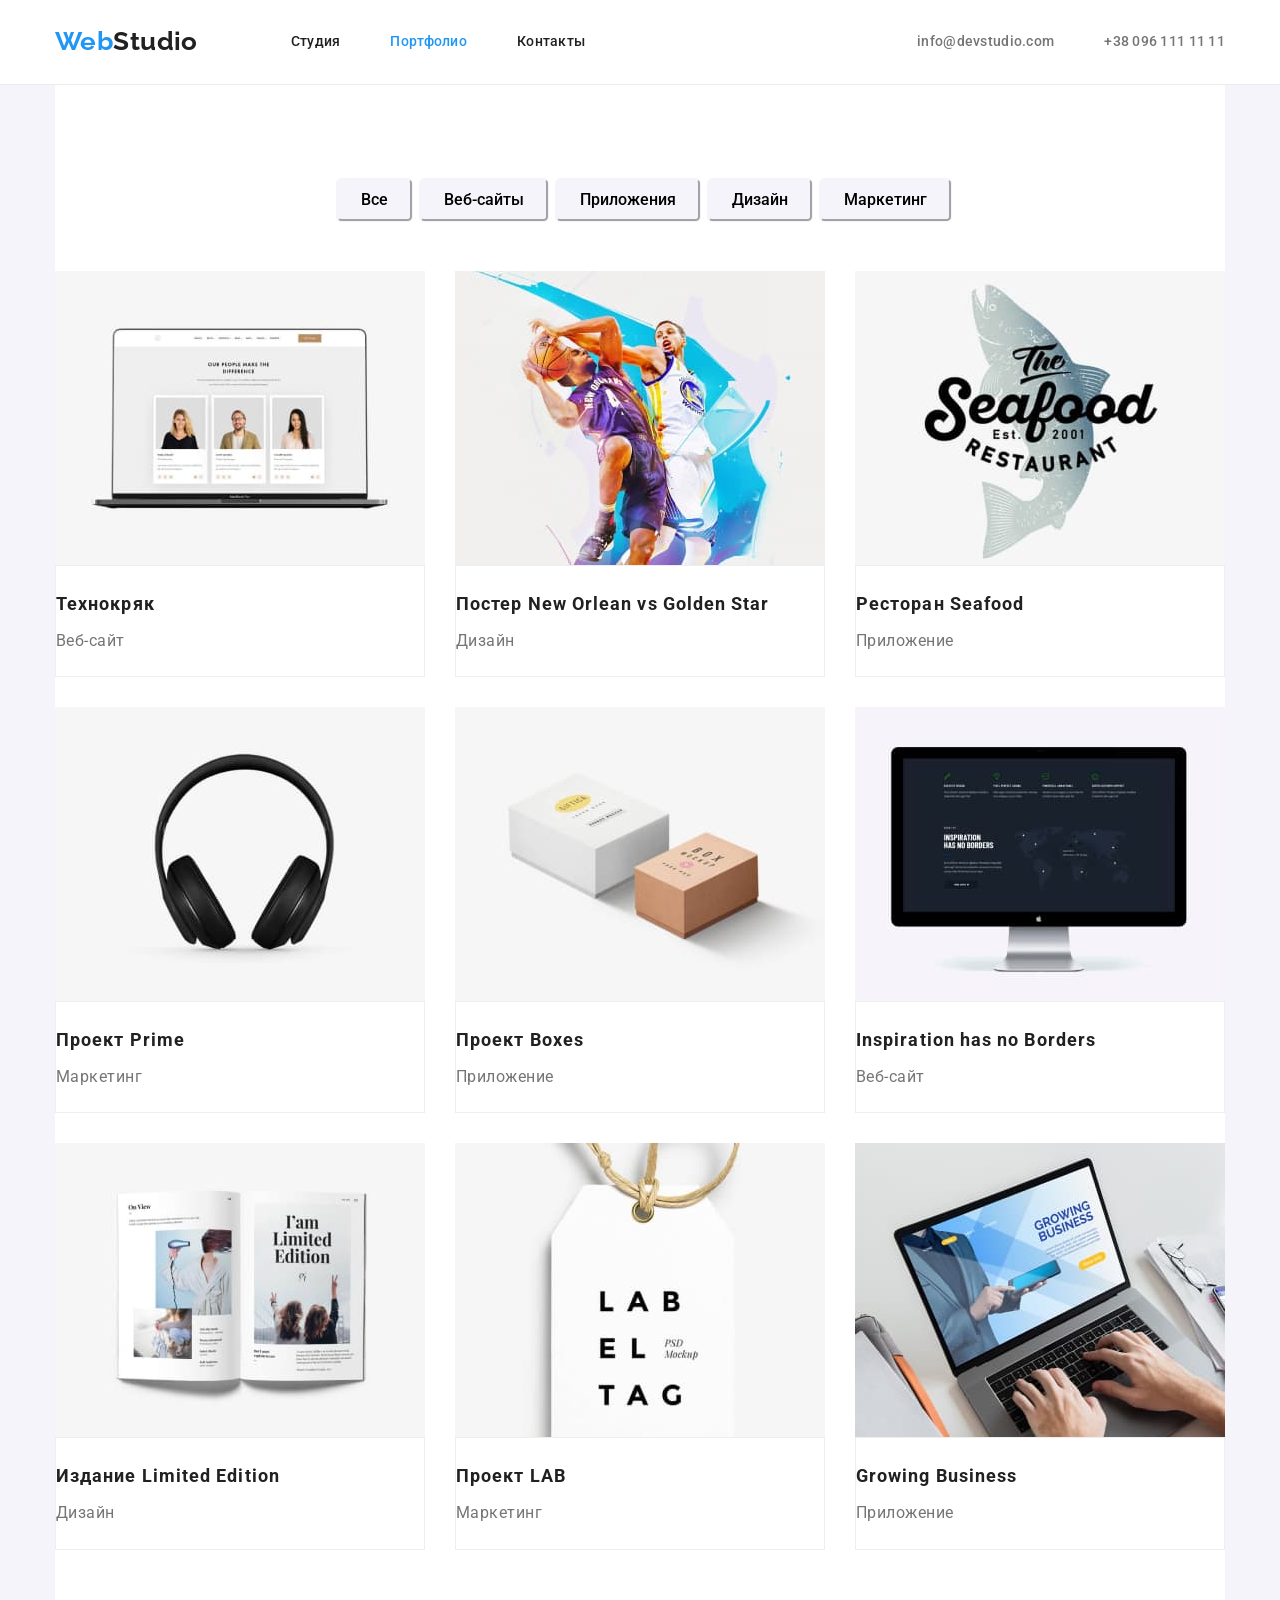
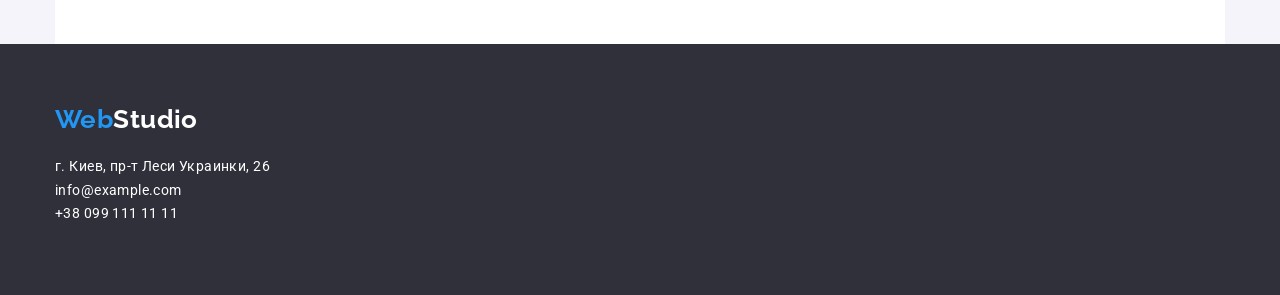
==== commit 7744d3f5: "html" ====
--- a/portfolio.html
+++ b/portfolio.html
@@ -33,10 +33,12 @@
           >
           <ul class="header-list list">
             <li class="header-item">
-              <a href="./index.html" class="header-link link current">Студия</a>
+              <a href="./index.html" class="header-link link">Студия</a>
             </li>
             <li class="header-item">
-              <a href="./portfolio.html" class="header-link link">Портфолио</a>
+              <a href="./portfolio.html" class="header-link link current"
+                >Портфолио</a
+              >
             </li>
             <li class="header-item">
               <a href="" class="header-link link">Контакты</a>
@@ -60,7 +62,7 @@
 
     <main>
       <!-- Портфоліо -->
-      <section class="section">
+      <section class="portfolio section">
         <div class="conteiner">
           <h1 class="visually-hidden">Портфоліо</h1>
           <ul class="portfollio-list list">
--- a/css/styles.css
+++ b/css/styles.css
@@ -36,15 +36,14 @@
   color: var(--title-text-color);
   background-color: var(--backgraund-team);
 }
+
 img {
   display: block;
   max-width: 100%;
-  height: auto;
-
-}
+  height: auto;}
+
 button {
-  cursor: pointer;
-}
+  cursor: pointer;}
 
 .list {
   list-style: none;
@@ -87,17 +86,18 @@
   clip-path: inset(50%);
   margin: -1px;
 }
+
 /* Header */
 .header {
  border-bottom: 1px solid #ECECEC;
+ background-color: #ffffff;
 }
 .header-list {
   display: flex;
   list-style: none;
   padding: 0;
-  margin: 0;
-
-}
+  margin: 0;}
+
 .header-list .header-item + .header-item {
   margin-left: 50px;
 }
@@ -115,6 +115,7 @@
   padding-bottom: 32px; 
   display: block;
 }
+
 .header-link {
   font-weight: 500;
   line-height: 1.3;
@@ -122,20 +123,20 @@
   color: var(--title-text-color);
 }
 .header-item .link.current {
-  color: var(--accent-color);
-}
+  color: var(--accent-color);}
+
 .header-link {
   font-weight: 500;
   line-height: 1.14;
-  letter-spacing: 0.02em;
-}
+  letter-spacing: 0.02em;}
+
 .header-link:hover {
-  color: var(--accent-color);
-}
+  color: var(--accent-color);}
+
 .header-link:focus {
   color: var(--accent-color);
-  background-color: var(--backgraund-team);
-}
+  background-color: var(--backgraund-team);}
+
 .header-contact .header-contact-link {
    padding-top: 32px;
   padding-bottom: 32px; 
@@ -145,11 +146,11 @@
   color: var(--accent-color);
   background-color: var(--backgraund-team);
 }
+
 .header-contact {
   display: flex;
-  margin-left: auto;
-  
-}
+  margin-left: auto;}
+
 /* .header-contact .header-contact-item + .header-contact-item {
   margin-left: 50px;
 } */
@@ -157,9 +158,7 @@
   font-weight: 500;
   line-height: 1.4;
   letter-spacing: 0.02em;
-  color: var(--primary-text-color);
- 
-}
+  color: var(--primary-text-color);}
 
 .header-contact-link:focus {
   color: var(--accent-color);
@@ -174,8 +173,8 @@
   .header-navigation {
   display: flex;
   align-items: center;
-
-}
+}
+
 /* Hero  */
 .hero {
   align-items: center;
@@ -239,7 +238,8 @@
   color: var(--primary-text-color);
   max-width: 270px;
 }
-.feature .list{
+
+.feature .list {
  display: flex;
  padding: 0;
  margin: 0;
@@ -318,15 +318,18 @@
   padding-top: 60px;
   padding-bottom: 60px;
 }
+.footer-address {
+  margin-bottom: 9px;
+}
 .footer-address:nth-child(1n) {
   margin-top: 20px;
-  .
+}
 .footer-address:not(:last-child) {
   margin-bottom: 9px;
 }
-/* .footer-logo {
-  margin-bottom: 20px; */
-}
+/* /* .footer-logo {
+  margin-bottom: 20px; */} */
+
 .address-link{
   /* margin-bottom: 9px; */
   margin-top: 20px;
@@ -351,7 +354,7 @@
   margin: 0;
 }
 
-.footer-link:hover {vvvvf
+.footer-link:hover {
   color: var(--accent-color);
 }
 .footer-link:focus {
@@ -363,19 +366,20 @@
   letter-spacing: 0.03em;
   color: rgba(255, 255, 255, 0.6);
 }
+
 .contact-link:not(:last-child) {
   margin-bottom: 9px;
 } 
-/* .address-link + .address-link {
+/* /* .address-link + .address-link {
   margin-bottom: 9px; */
-}
+} */
 
 /* Портфоліо */
-
-.portfolio {
-  background-color:var(--backgraund-team);
-  padding-top: 94px;
-  padding-bottom: 94px;
+q
+.section {
+  background-color: var(--backgraund-team);
+  padding-top: var(--typical-padding);
+  padding-bottom: var(--typical-padding);
 }
 
 .button {
@@ -384,6 +388,7 @@
   font-size: 16px;
   line-height: 1.62;
   text-align: center;
+ 
 }
 .btn:hover {
   background-color: var(--accent-color);
@@ -400,21 +405,25 @@
   font-weight: 500;
   font-size: 16px;
   line-height: 1.63;
-  /* margin-bottom: 50px; */
-  background: #F5F4FA; 
   cursor: pointer;
-  border-radius: 4px ;
   outline: 1px solid  #F5F4FA;
-  border-color: transparent;
-}
+  border-color: #F5F4FA;
+  background: #F5F4FA;
+  border-radius: 4px;
+  padding: 6px 22px 6px 22px;
+}
+
 .portfollio-list:nth-child(1n,2n,3n){
   margin-top: 50px;
 }
 .portfollio-list{
   display: flex;
   justify-content: center;
-  margin-bottom: var(--typical-margin);
+ padding-bottom: 50px;
+  padding-top: 94px;
+  background-color: #ffffff;
 } 
+
 .portfollio-list .portfolio-item {
   margin-left: 8px;
 }
@@ -436,25 +445,18 @@
 .portfolio-picture {
   display: flex;
   flex-wrap: wrap;
-  /* margin-bottom: -30px;
-  margin-left: -30px;
-  margin-right: -30px;  */
-
-  /* justify-content: space-between; */
-}
+  background-color: #ffffff;
+}
+
 /* calc((100% - кол-ищ margin в строке * на значение margin ) / на кол-во элементов в строке) */
 .portfolio-picture-item {
   /* width: 380px;
   border: 1px solid #ffffff; */
   flex-basis: calc((100% - 60px) / 3);
   margin-right: 30px;  *
-  margin-left: 30px;
+  /* margin-left: 30px; */
   margin-bottom: 30px;
-  text-align: center;
   background: #FFFFFF;
-  border: 1px solid #EEEEEE;
-  box-sizing: border-box;
-  box-shadow: 0px 1px 1px rgba(0, 0, 0, 0.12), 0px 4px 4px rgba(0, 0, 0, 0.06), 1px 4px 6px rgba(0, 0, 0, 0.16);
 }
 
 .portfolio-picture-item:nth-child(1n){
@@ -466,14 +468,19 @@
 .portfolio-conect {
   padding-top: 20px;
   padding-bottom: 20px;
+  margin-bottom: 30px;
+  border: 1px solid #EEEEEE;
 }
 
 .portfolio-picture-item::not(:nth-child(3n)){
   margin-right: 30px;
 }
-.portfolio-picture-item:nth-last-child(7n, 8n, 9n){
+.portfolio-conect:nth-last-child(7, 8, 9){
   margin-bottom: 0;
 }
 .portfolio-picture-item::not(:nth-child(3n)){
   margin-left: 30px;
 }
+.box {
+  margin-bottom: 94px;
+}
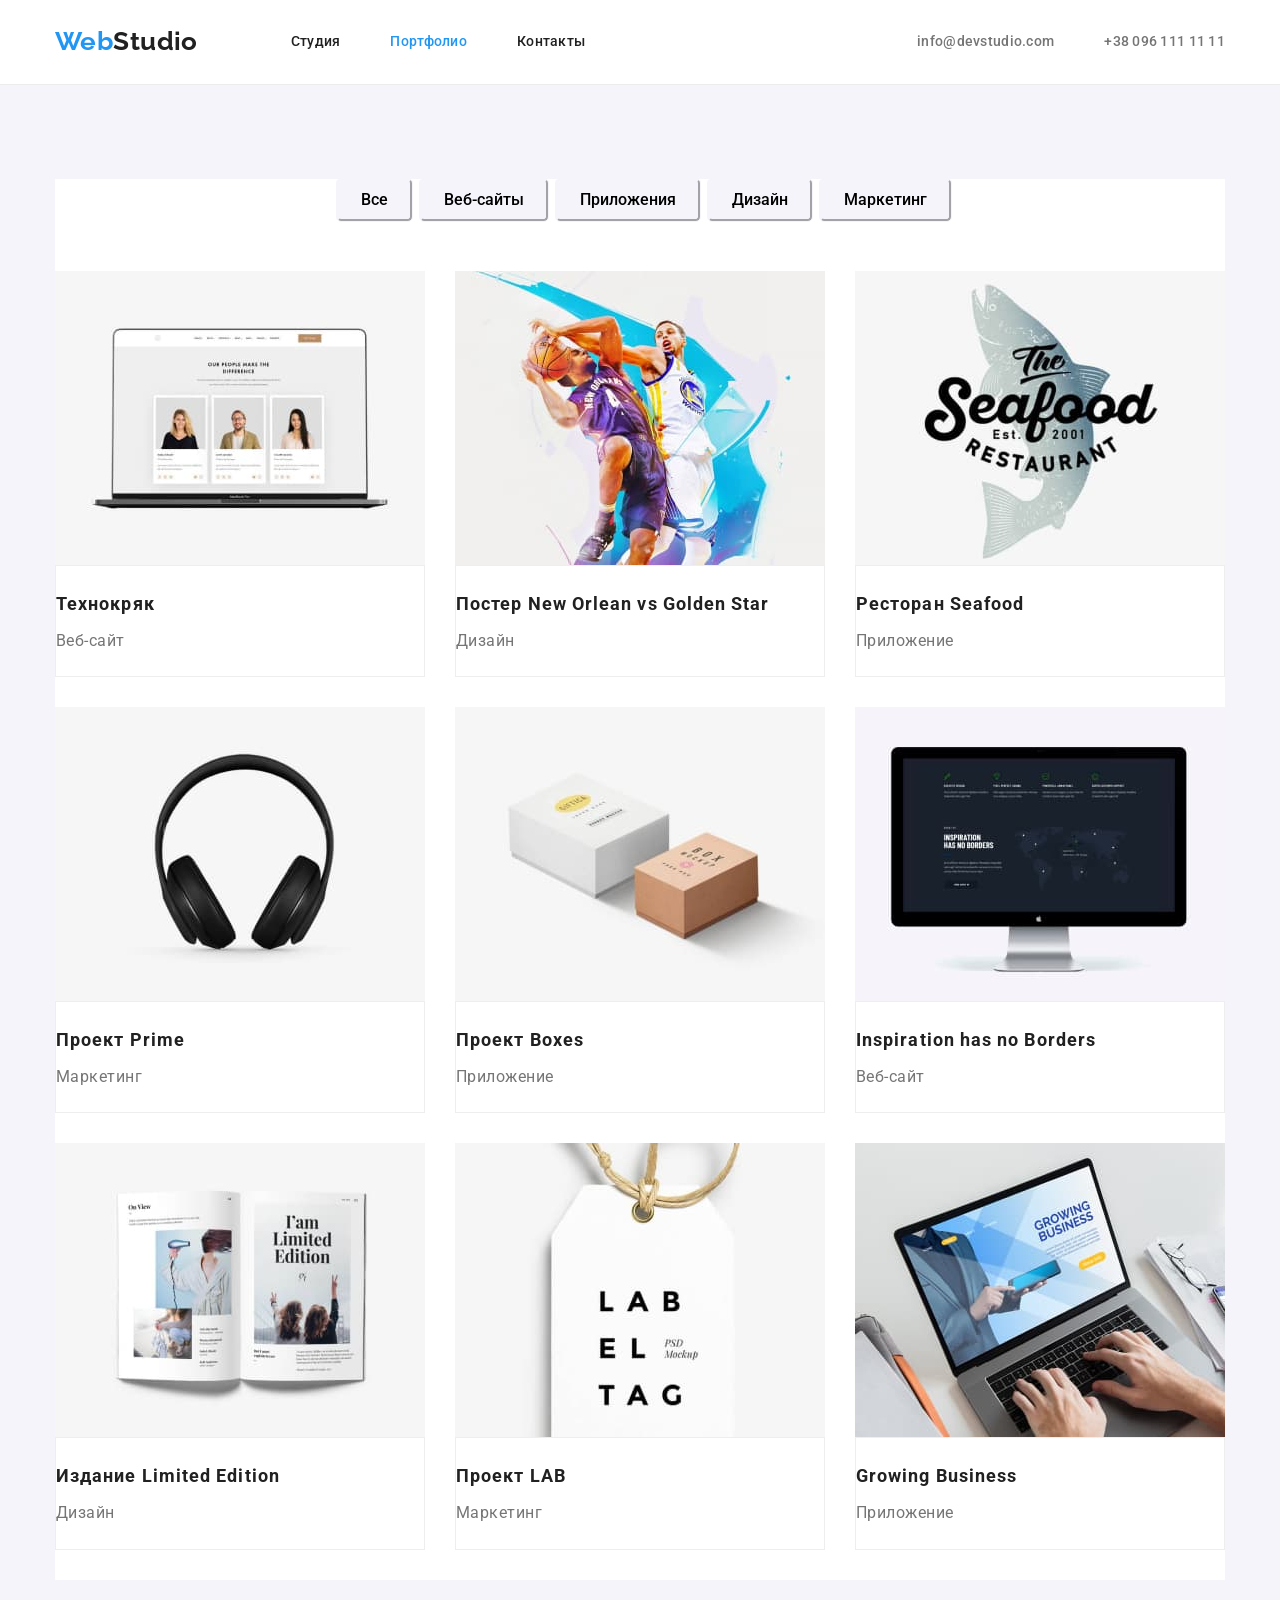
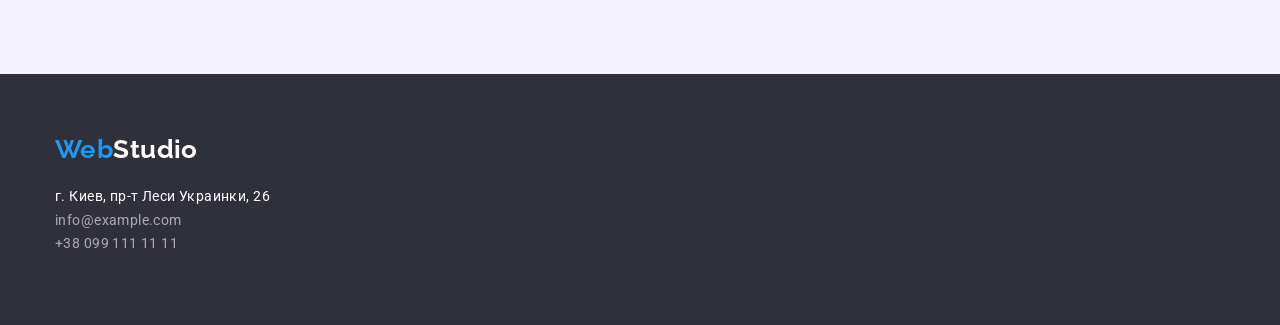
==== commit 2b96f878: "html" ====
--- a/portfolio.html
+++ b/portfolio.html
@@ -213,17 +213,16 @@
         </div>
       </section>
     </main>
-
     <footer class="footer">
-      <div class="conteiner flex">
-        <a href="" class="logo link"
+      <div class="conteiner">
+        <a href="" class="logo link footer-logo"
           >Web<span class="studio-footer">Studio </span>
         </a>
         <address class="footer-address">
           <ul class="footer-address list">
             <li class="footer-address-item link">
               <a
-                class="footer-link link"
+                class="footer-link link address-link"
                 href="https://goo.gl/maps/RfcwsnExLFUihrQw7"
                 target="_blank"
                 rel=" noopener noindex nofollow"
@@ -231,12 +230,14 @@
               >
             </li>
             <li class="footer-address-item">
-              <a class="footer-link link" href="mailto:info@example.com"
+              <a
+                class="footer-link link contact-link"
+                href="mailto:info@example.com"
                 >info@example.com</a
               >
             </li>
             <li class="footer-address-item">
-              <a class="footer-link link" href="tel:+380991111111"
+              <a class="footer-link link contact-link" href="tel:+380991111111"
                 >+38 099 111 11 11</a
               >
             </li>
--- a/css/styles.css
+++ b/css/styles.css
@@ -73,6 +73,10 @@
 .studio {
   color: var(--title-text-color);
 }
+.section {
+  padding-top: 94px;
+  padding-bottom: 94px;
+}
 
 .visually-hidden {
   position: absolute;
@@ -216,10 +220,6 @@
   border: none;
 }
 /* Feature/ */
-.feature {
-  padding-top: var(--typical-padding);
-  padding-bottom: var(--typical-padding);
-}
 
 .feature-top-title {
   font-weight: 700;
@@ -269,8 +269,7 @@
 /* Team/ */
 .team {
   background-color: var(--backgraund-team);
-  padding-top: var(--typical-padding);
-  padding-bottom: var(--typical-padding);
+ 
 }
 .team-list {
   display: flex;
@@ -327,9 +326,6 @@
 .footer-address:not(:last-child) {
   margin-bottom: 9px;
 }
-/* /* .footer-logo {
-  margin-bottom: 20px; */} */
-
 .address-link{
   /* margin-bottom: 9px; */
   margin-top: 20px;
@@ -370,17 +366,9 @@
 .contact-link:not(:last-child) {
   margin-bottom: 9px;
 } 
-/* /* .address-link + .address-link {
-  margin-bottom: 9px; */
-} */
+
 
 /* Портфоліо */
-q
-.section {
-  background-color: var(--backgraund-team);
-  padding-top: var(--typical-padding);
-  padding-bottom: var(--typical-padding);
-}
 
 .button {
   font-family: "Roboto";
@@ -420,7 +408,6 @@
   display: flex;
   justify-content: center;
  padding-bottom: 50px;
-  padding-top: 94px;
   background-color: #ffffff;
 } 
 
@@ -481,6 +468,3 @@
 .portfolio-picture-item::not(:nth-child(3n)){
   margin-left: 30px;
 }
-.box {
-  margin-bottom: 94px;
-}
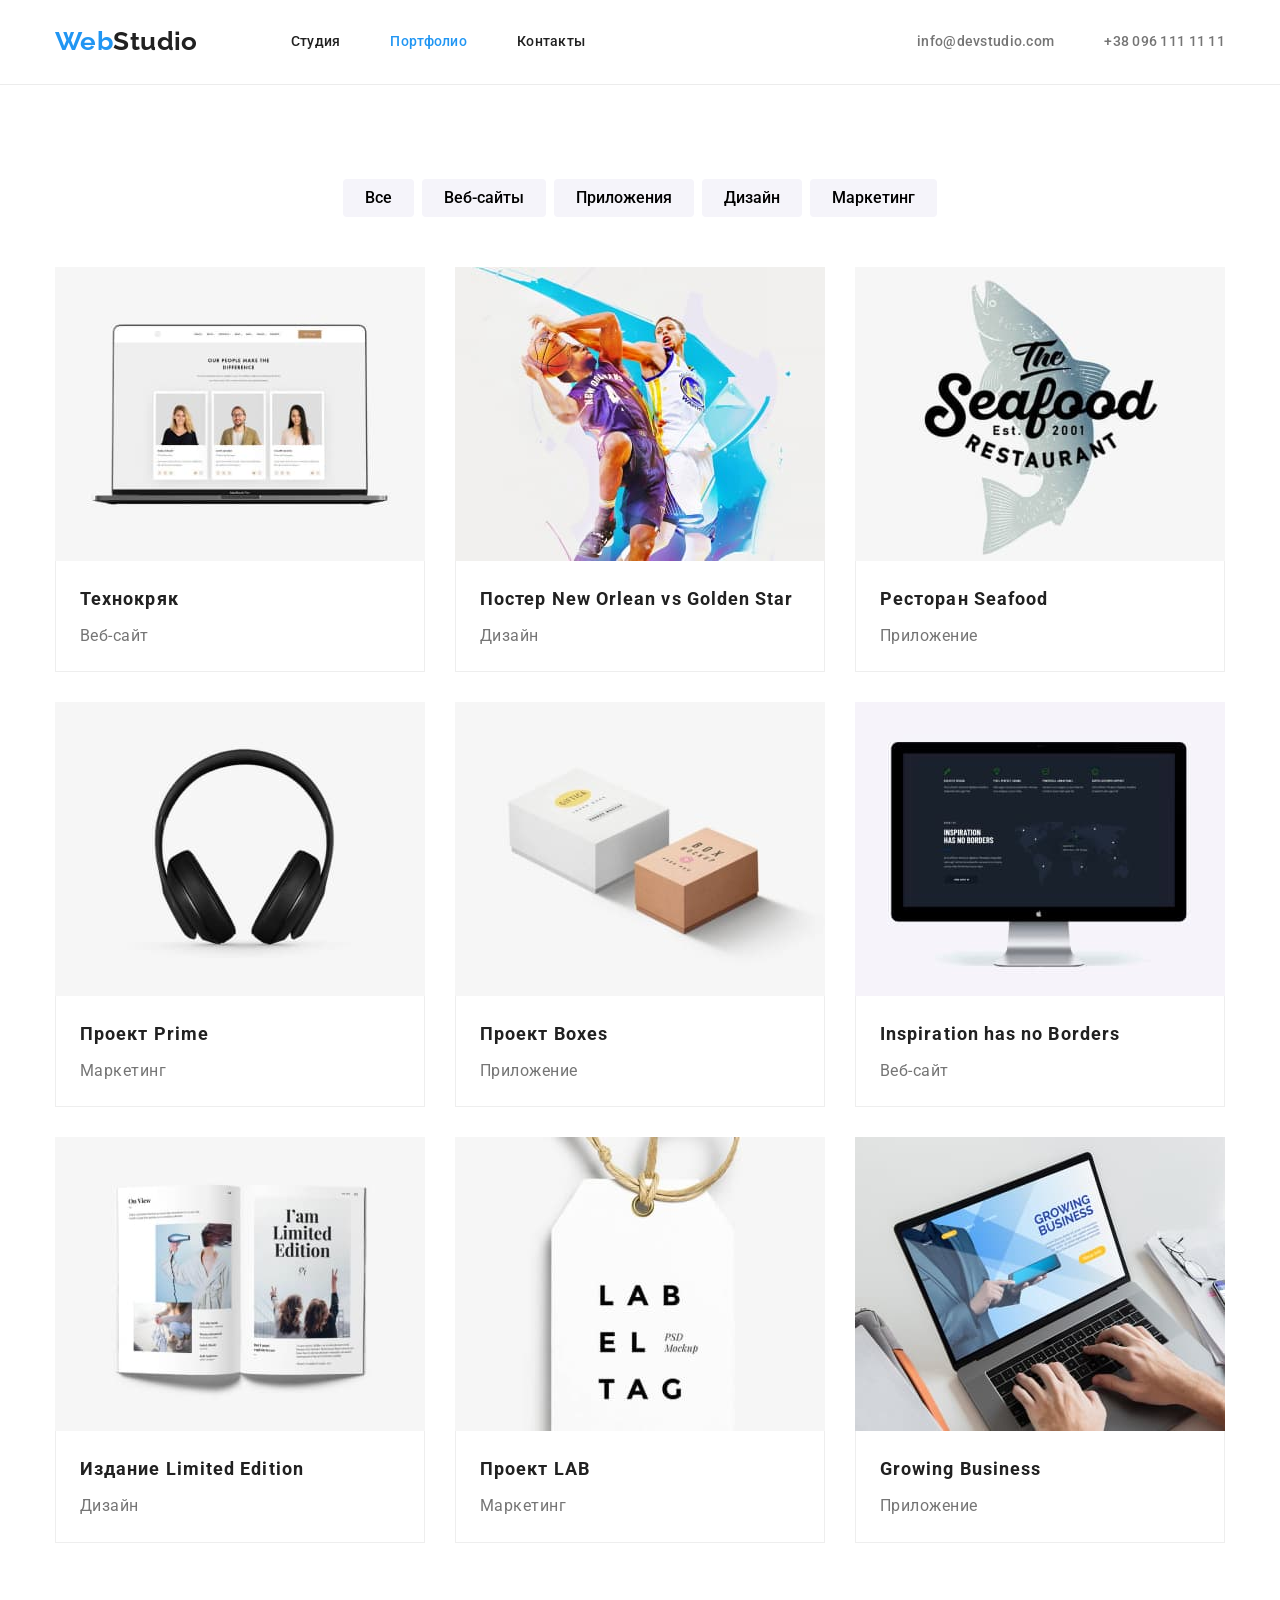
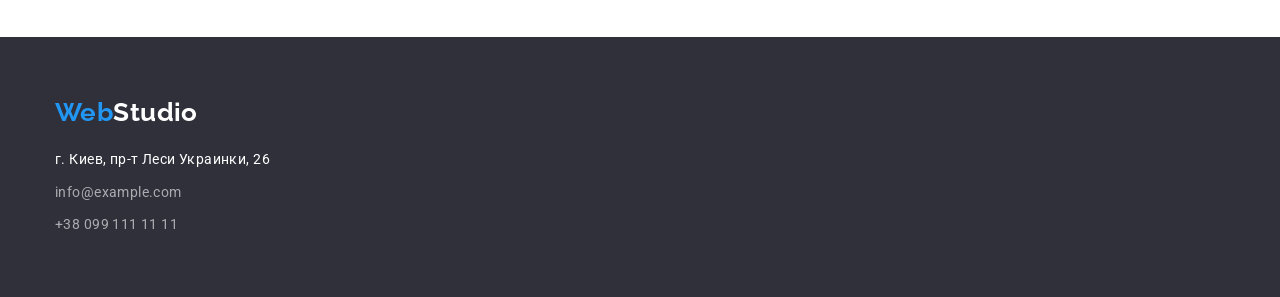
==== commit f3841e8f: "html" ====
--- a/portfolio.html
+++ b/portfolio.html
@@ -62,7 +62,7 @@
 
     <main>
       <!-- Портфоліо -->
-      <section class="portfolio section">
+      <section class="section">
         <div class="conteiner">
           <h1 class="visually-hidden">Портфоліо</h1>
           <ul class="portfollio-list list">
--- a/css/styles.css
+++ b/css/styles.css
@@ -29,21 +29,24 @@
   margin: 0;
   padding: 0;
 }
+
 body {
   font-family: "Roboto", Ubuntu, sans-serif;
   font-size: 14px;
   letter-spacing: 0.03em;
   color: var(--title-text-color);
-  background-color: var(--backgraund-team);
+  background-color: #ffffff;
 }
 
 img {
   display: block;
   max-width: 100%;
-  height: auto;}
+  height: auto;
+}
 
 button {
-  cursor: pointer;}
+  cursor: pointer;
+}
 
 .list {
   list-style: none;
@@ -93,14 +96,15 @@
 
 /* Header */
 .header {
- border-bottom: 1px solid #ECECEC;
- background-color: #ffffff;
+  border-bottom: 1px solid #ececec;
+  background-color: #ffffff;
 }
 .header-list {
   display: flex;
   list-style: none;
   padding: 0;
-  margin: 0;}
+  margin: 0;
+}
 
 .header-list .header-item + .header-item {
   margin-left: 50px;
@@ -116,7 +120,7 @@
 
 .header-list .header-link {
   padding-top: 32px;
-  padding-bottom: 32px; 
+  padding-bottom: 32px;
   display: block;
 }
 
@@ -127,23 +131,27 @@
   color: var(--title-text-color);
 }
 .header-item .link.current {
-  color: var(--accent-color);}
+  color: var(--accent-color);
+}
 
 .header-link {
   font-weight: 500;
   line-height: 1.14;
-  letter-spacing: 0.02em;}
+  letter-spacing: 0.02em;
+}
 
 .header-link:hover {
-  color: var(--accent-color);}
+  color: var(--accent-color);
+}
 
 .header-link:focus {
   color: var(--accent-color);
-  background-color: var(--backgraund-team);}
+  background-color: var(--backgraund-team);
+}
 
 .header-contact .header-contact-link {
-   padding-top: 32px;
-  padding-bottom: 32px; 
+  padding-top: 32px;
+  padding-bottom: 32px;
   display: block;
 }
 .header-contact-link:hover {
@@ -153,7 +161,8 @@
 
 .header-contact {
   display: flex;
-  margin-left: auto;}
+  margin-left: auto;
+}
 
 /* .header-contact .header-contact-item + .header-contact-item {
   margin-left: 50px;
@@ -162,19 +171,20 @@
   font-weight: 500;
   line-height: 1.4;
   letter-spacing: 0.02em;
-  color: var(--primary-text-color);}
+  color: var(--primary-text-color);
+}
 
 .header-contact-link:focus {
   color: var(--accent-color);
   background-color: var(--backgraund-team);
 }
 /* Main nav */
-  .main-nav {
-    display: flex;
-    align-items: center;
-  }
-
-  .header-navigation {
+.main-nav {
+  display: flex;
+  align-items: center;
+}
+
+.header-navigation {
   display: flex;
   align-items: center;
 }
@@ -188,6 +198,7 @@
   padding-bottom: 200px;
 }
 .hero-title {
+  font-family: "Roboto", sans-serif;
   font-weight: 900;
   font-size: 44px;
   line-height: 1.4;
@@ -198,9 +209,9 @@
   flex-wrap: wrap;
   max-width: 696px;
   text-align: center;
-margin: auto;
-  
-}
+  margin: auto;
+}
+
 .hero-btn {
   min-width: 200px;
   height: 50px;
@@ -220,8 +231,12 @@
   border: none;
 }
 /* Feature/ */
+.feature .section {
+  background-color: #ffffff;
+}
 
 .feature-top-title {
+  font-family: "Roboto", sans-serif;
   font-weight: 700;
   font-size: 14px;
   line-height: 1.14;
@@ -229,6 +244,7 @@
   color: var(--title-text-color);
   margin-bottom: 10px;
 }
+
 .feature-item + .feature-item {
   margin-left: 30px;
 }
@@ -240,22 +256,24 @@
 }
 
 .feature .list {
- display: flex;
- padding: 0;
- margin: 0;
-}
+  display: flex;
+  padding: 0;
+  margin-right: 30px;
+}
+.feature .list:last-child {
+  margin-right: 0;
+}
+
 /* About/ */
 .about {
-  background-color: var(--backgraund-team);
-  padding: 0;
-  margin: 0;
+  background-color: #ffffff;
+  margin-top: 0;
 }
 .about-list {
   display: flex;
-  padding: 0;
-  margin: 0;
-}
-.about-item  + .about-item {
+}
+
+.about-item + .about-item {
   margin-left: 30px;
 }
 .about-title {
@@ -266,16 +284,16 @@
   color: var(--title-text-color);
   margin-bottom: 50px;
 }
+
 /* Team/ */
 .team {
   background-color: var(--backgraund-team);
- 
-}
+}
+
 .team-list {
   display: flex;
-  padding: 0;
-  margin: 0;
-}
+}
+
 .team-title {
   font-weight: 700;
   font-size: 36px;
@@ -285,88 +303,91 @@
 
   color: var(--title-text-color);
 }
+
 .team-top-title {
- font-weight: 500;
- font-size: 16px;
- line-height: 1.19;
+  font-weight: 500;
+  font-size: 16px;
+  line-height: 1.19;
   margin-top: var(--typical-margin);
   margin-bottom: 10px;
 }
+
 .team-item {
   width: 270px;
   /* border: 1px solid #ffffff; */
-  box-shadow: 0px 1px 3px rgba(0, 0, 0, 0.12), 0px 1px 1px rgba(0, 0, 0, 0.14), 0px 2px 1px rgba(0, 0, 0, 0.2);
+  box-shadow: 0px 1px 3px rgba(0, 0, 0, 0.12), 0px 1px 1px rgba(0, 0, 0, 0.14),
+    0px 2px 1px rgba(0, 0, 0, 0.2);
   border-radius: 0px 0px 4px 4px;
   text-align: center;
   background-color: #ffffff;
 }
+
 .team-item + .team-item {
   margin-left: 30px;
 }
+
 .team-text {
   font-size: 16px;
   line-height: 1.19;
   margin-bottom: 30px;
   text-align: center;
   letter-spacing: 0.03em;
-   color: var(--primary-text-color);
-}
+  color: var(--primary-text-color);
+}
+
 /* Footer/ */
 .footer {
   background-color: var(--background-hero-address);
   padding-top: 60px;
   padding-bottom: 60px;
 }
-.footer-address {
+.footer-address-item {
   margin-bottom: 9px;
 }
-.footer-address:nth-child(1n) {
+/* /* .footer-logo {
+  margin-bottom: 20px;
+} */
+.footer-address-item:first-child {
   margin-top: 20px;
 }
-.footer-address:not(:last-child) {
+
+.footer-address-item:not(:last-child) {
   margin-bottom: 9px;
 }
-.address-link{
-  /* margin-bottom: 9px; */
-  margin-top: 20px;
-}
-.footer-address-item {
-  /* margin-top: 20px; */
-
-} 
+
 .studio-footer {
   color: var(--white-text-color);
-}
+  margin-bottom: 20px;
+}
+
 .footer-link {
   font-family: "Roboto";
   font-style: normal;
   font-weight: 400;
   font-size: 14px;
   line-height: 1.7;
-  /* margin-top: 20px; */
   letter-spacing: 0.03em;
   color: var(--white-text-color);
-  padding: 0;
-  margin: 0;
+  margin-bottom: 9px;
 }
 
 .footer-link:hover {
   color: var(--accent-color);
 }
+
 .footer-link:focus {
   color: var(--accent-color);
 }
-.footer-address
-.contact-link {
+
+.footer-address .contact-link {
   line-height: 1.7;
   letter-spacing: 0.03em;
   color: rgba(255, 255, 255, 0.6);
 }
 
-.contact-link:not(:last-child) {
-  margin-bottom: 9px;
-} 
-
+.footer-address-item:last-child {
+  margin-bottom: 0px;
+}
 
 /* Портфоліо */
 
@@ -376,8 +397,8 @@
   font-size: 16px;
   line-height: 1.62;
   text-align: center;
- 
-}
+}
+
 .btn:hover {
   background-color: var(--accent-color);
   color: var(--white-text-color);
@@ -394,26 +415,30 @@
   font-size: 16px;
   line-height: 1.63;
   cursor: pointer;
-  outline: 1px solid  #F5F4FA;
-  border-color: #F5F4FA;
-  background: #F5F4FA;
+  border: none;
+  background: #f5f4fa;
   border-radius: 4px;
   padding: 6px 22px 6px 22px;
 }
 
-.portfollio-list:nth-child(1n,2n,3n){
+.portfollio-list:nth-child(1n, 2n, 3n) {
   margin-top: 50px;
 }
-.portfollio-list{
+.portfollio-list {
   display: flex;
   justify-content: center;
- padding-bottom: 50px;
-  background-color: #ffffff;
-} 
+  margin-bottom: 50px;
+  background-color: #ffffff;
+}
 
 .portfollio-list .portfolio-item {
   margin-left: 8px;
 }
+
+.portfolio-item:first-child {
+  margin-left: 0;
+}
+
 .portfolio-title {
   font-weight: 700;
   font-size: 18px;
@@ -422,6 +447,7 @@
   letter-spacing: 0.06em;
   color: var(--title-text-color);
 }
+
 .portfolio-text {
   font-size: 16px;
   line-height: 1.9;
@@ -429,6 +455,7 @@
   /* margin-bottom: 20px; */
   color: var(--primary-text-color);
 }
+
 .portfolio-picture {
   display: flex;
   flex-wrap: wrap;
@@ -437,34 +464,40 @@
 
 /* calc((100% - кол-ищ margin в строке * на значение margin ) / на кол-во элементов в строке) */
 .portfolio-picture-item {
-  /* width: 380px;
-  border: 1px solid #ffffff; */
   flex-basis: calc((100% - 60px) / 3);
-  margin-right: 30px;  *
-  /* margin-left: 30px; */
+  margin-right: 30px;
   margin-bottom: 30px;
-  background: #FFFFFF;
-}
-
-.portfolio-picture-item:nth-child(1n){
-margin-left: 0;
-}
+  background: #ffffff;
+}
+
+.portfolio-picture-item:nth-child(1n) {
+  margin-left: 0;
+}
+
 .portfolio-picture-item:nth-child(3n) {
   margin-right: 0;
-} 
+}
+
 .portfolio-conect {
+  font-family: Roboto, sans-serif;
   padding-top: 20px;
   padding-bottom: 20px;
-  margin-bottom: 30px;
-  border: 1px solid #EEEEEE;
-}
-
-.portfolio-picture-item::not(:nth-child(3n)){
+  padding-left: 24px;
+  padding-right: 24px;
+  border-left: 1px solid #eeeeee;
+  border-right: 1px solid #eeeeee;
+  border-bottom: 1px solid #eeeeee;
+}
+..portfolio-conect:first-child {
+  margin-bottom: 4px;
+}
+
+.portfolio-picture-item::not(:nth-child(3n)) {
   margin-right: 30px;
 }
-.portfolio-conect:nth-last-child(7, 8, 9){
+.portfolio-picture-item:nth-last-child(-n + 3) {
   margin-bottom: 0;
 }
-.portfolio-picture-item::not(:nth-child(3n)){
+.portfolio-picture-item::not(:nth-child(3n)) {
   margin-left: 30px;
 }
